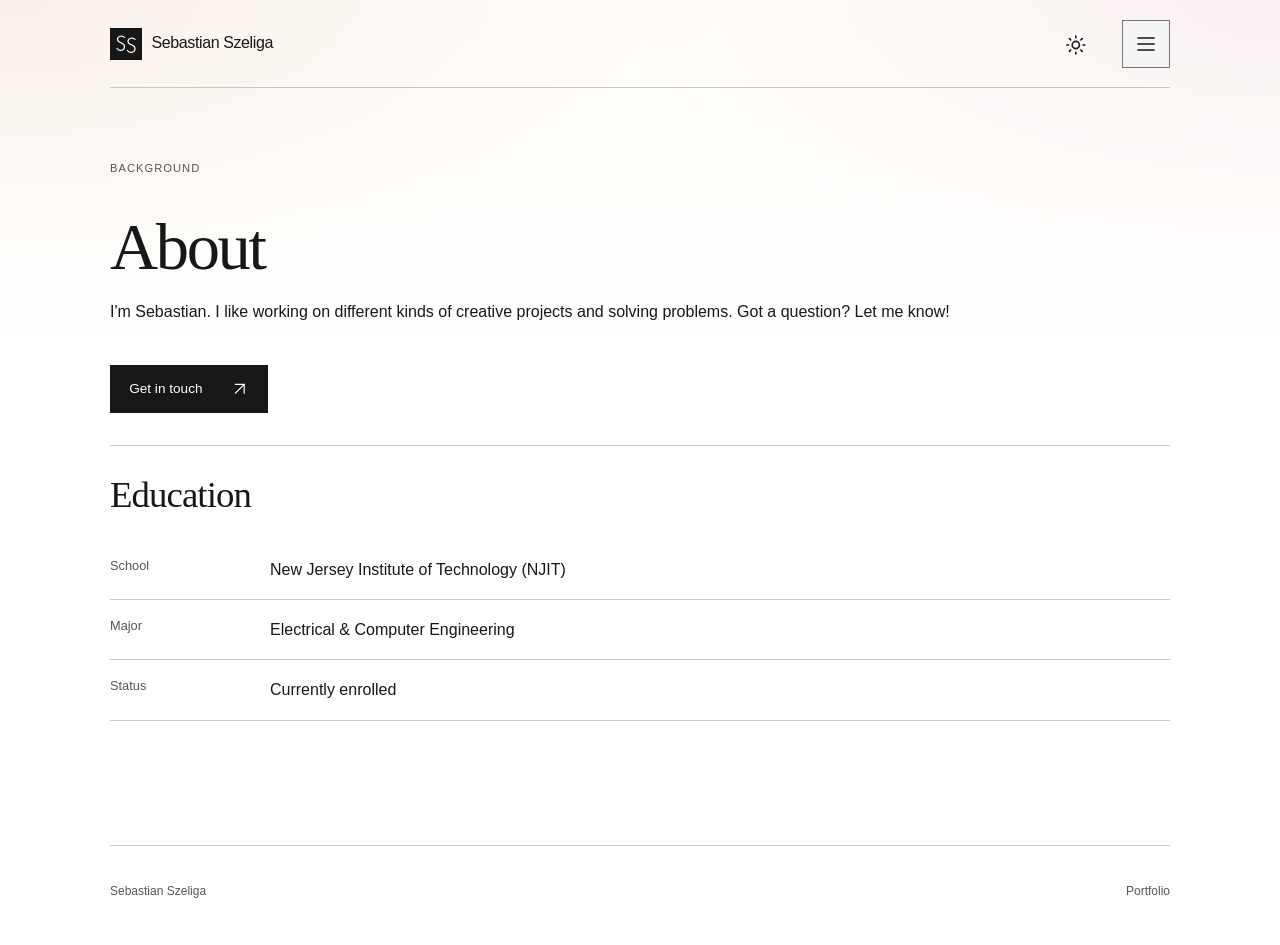
==== about.html @ cac1bfbd "Stabilize dropdown focus dismissal and prevent text selection" ====
<!doctype html>
<html lang="en">
  <head>
    <meta charset="utf-8">
    <meta name="viewport" content="width=device-width, initial-scale=1">
    <meta name="description" content="About Sebastian Szeliga, currently enrolled at NJIT and majoring in Electrical &amp; Computer Engineering.">
    <meta name="theme-color" content="#ffffff">
    <link rel="icon" href="images/monogram.svg?v=5215a69064c3" type="image/svg+xml">
    <title>About me | Sebastian Szeliga</title>
    <script src="js/theme.js?v=cae71dd46cd4"></script>
    <link rel="stylesheet" href="css/styles.css?v=7bffd4666443">
    <script src="js/main.js?v=d41ab4639696" defer></script>
  </head>
  <body id="top">

    <header class="site-header page-width">
      <a class="brand" href="index.html#top" aria-label="Sebastian Szeliga, Home">
        <img class="brand-monogram" src="images/monogram.svg?v=5215a69064c3" alt="" width="32" height="32">
        <span>Sebastian Szeliga</span>
      </a>

      <button class="theme-toggle" type="button" aria-label="Dark mode" aria-pressed="false" title="Switch to dark mode" hidden>
        <svg viewBox="0 0 24 24" width="24" height="24" aria-hidden="true" focusable="false">
          <g class="theme-sun">
            <circle cx="12" cy="12" r="4"/>
            <path d="M12 2v2M12 20v2M2 12h2M20 12h2M4.9 4.9l1.4 1.4M17.7 17.7l1.4 1.4M4.9 19.1l1.4-1.4M17.7 6.3l1.4-1.4"/>
          </g>
          <path class="theme-moon" d="M20.8 13A9 9 0 0 1 11 3.2 9 9 0 1 0 20.8 13Z"/>
        </svg>
      </button>

      <details class="navigation-menu">
        <summary class="menu-toggle" aria-label="Menu" aria-controls="site-navigation">
          <svg viewBox="0 0 24 24" width="24" height="24" aria-hidden="true" focusable="false"><path d="M4 6h16M4 12h16M4 18h16"/></svg>
        </summary>

        <nav id="site-navigation" class="site-navigation" aria-label="Pages and sections">
          <div class="navigation-group" role="group" aria-labelledby="home-navigation-title">
            <p class="nav-group-title"><a id="home-navigation-title" class="nav-link nav-page-link" href="index.html#top">Home</a></p>
          </div>
          <div class="navigation-group" role="group" aria-labelledby="about-navigation-title">
            <p class="nav-group-title"><a id="about-navigation-title" class="nav-link nav-page-link" href="#top" aria-current="page">About me</a></p>
          </div>
          <div class="navigation-group" role="group" aria-labelledby="projects-navigation-title">
            <p class="nav-group-title"><a id="projects-navigation-title" class="nav-link nav-page-link" href="projects.html#top">Projects</a></p>
          </div>
          <div class="navigation-group" role="group" aria-labelledby="skills-navigation-title">
            <p class="nav-group-title"><a id="skills-navigation-title" class="nav-link nav-page-link" href="skills.html#top">Skills</a></p>
          </div>
          <div class="navigation-group" role="group" aria-labelledby="contact-navigation-title">
            <p class="nav-group-title"><a id="contact-navigation-title" class="nav-link nav-page-link" href="contact.html#top">Contact</a></p>
          </div>
        </nav>
      </details>
    </header>

    <main id="main" class="content-page about-layout page-width page-enter" tabindex="-1">
      <section class="page-intro" aria-labelledby="about-heading">
        <p class="eyebrow">Background</p>
        <h1 id="about-heading">About</h1>
        <p>I'm Sebastian. I like working on different kinds of creative projects and solving problems. Got a question? Let me know!</p>
        <a class="button" href="contact.html#top">Get in touch <svg class="ui-icon" viewBox="0 0 24 24" width="18" height="18" aria-hidden="true" focusable="false"><path d="M6 18 18 6M6 6h12v12"/></svg></a>
      </section>
      <section id="education" class="education-card" aria-labelledby="education-heading" tabindex="-1">
        <h2 id="education-heading">Education</h2>
        <dl class="education-details">
          <div><dt>School</dt><dd>New Jersey Institute of Technology (NJIT)</dd></div>
          <div><dt>Major</dt><dd>Electrical &amp; Computer Engineering</dd></div>
          <div><dt>Status</dt><dd>Currently enrolled</dd></div>
        </dl>
      </section>
    </main>

    <footer class="site-footer page-width">
      <p>Sebastian Szeliga</p>
      <p>Portfolio</p>
    </footer>
  </body>
</html>
---- css/styles.css ----
:root {
  color-scheme: light;
  -webkit-tap-highlight-color: transparent;
  --background: #ffffff;
  --surface: #ffffff;
  --panel: #f5f5f5;
  --accent: #e5e5e5;
  --text: #171717;
  --muted: #555555;
  --ink: #171717;
  --ink-hover: #383838;
  --border: #c8c8c8;
  --control-border: #767676;
  --button-text: #ffffff;
  --heading-font: "Palatino Linotype", "Book Antiqua", Palatino, Georgia, serif;
  --sunset-peach: #faf1eb;
  --sunset-rose: #fbf2f3;
  --sunset-cream: #fffdf9;
  font-family: "Segoe UI", Arial, sans-serif;
  font-weight: 400;
  color: var(--text);
  background: var(--background);
}

:root[data-theme="dark"] {
  color-scheme: dark;
  --background: #111111;
  --surface: #181818;
  --panel: #222222;
  --accent: #333333;
  --text: #f5f5f5;
  --muted: #bdbdbd;
  --ink: #f5f5f5;
  --ink-hover: #d0d0d0;
  --border: #606060;
  --control-border: #8a8a8a;
  --button-text: #111111;
}

* { box-sizing: border-box; }
[hidden] { display: none !important; }
body {
  margin: 0;
  min-height: 100vh;
  line-height: 1.6;
  background-color: var(--background);
  background-image:
    radial-gradient(ellipse 70% 22rem at 0 0, var(--sunset-peach), transparent 80%),
    radial-gradient(ellipse 65% 22rem at 100% 0, var(--sunset-rose), transparent 80%),
    linear-gradient(180deg, var(--sunset-cream), var(--background) 30rem);
  background-repeat: no-repeat;
}
:root[data-theme="dark"] body { background-image: none; }
a { color: inherit; text-underline-offset: 0.25em; }
button { font: inherit; }
svg { display: block; max-width: 100%; }
::selection { color: var(--text); background: var(--accent); }
:focus-visible { outline: 3px solid var(--ink); outline-offset: 5px; }
/* Anchor destinations receive focus for navigation, without outlining a whole section. */
body:focus, main[tabindex="-1"]:focus, section[tabindex="-1"]:focus { outline: none; }
.page-width { width: min(100% - 2.5rem, 1060px); margin-inline: auto; }

.site-header {
  position: relative;
  display: flex;
  flex-wrap: wrap;
  align-items: center;
  justify-content: space-between;
  gap: 1rem;
  min-height: 88px;
  padding-block: 1rem;
  border-bottom: 1px solid var(--border);
}
.brand { display: inline-flex; gap: 0.6rem; align-items: center; min-width: 0; min-height: 44px; font-size: 0.95rem; font-weight: 400; letter-spacing: -0.025em; line-height: 1.3; text-decoration: none; }
.navigation-menu { flex: 0 0 auto; }
.site-navigation { display: grid; gap: 1rem; padding: 1rem; border: 1px solid var(--border); border-radius: 2px; background: var(--surface); -webkit-user-select: none; user-select: none; }
.navigation-menu .site-navigation {
  position: absolute;
  top: calc(100% + 0.75rem);
  right: 0;
  z-index: 20;
  width: min(20rem, calc(100vw - 2.5rem));
  max-height: min(70vh, 32rem, calc(100vh - 7.5rem));
  overflow-y: auto;
  box-shadow: none;
}
.navigation-group + .navigation-group { padding-top: 1rem; border-top: 1px solid var(--border); }
.nav-group-title { display: flex; align-items: center; justify-content: space-between; gap: 0.5rem; margin: 0; font-size: 0.9rem; font-weight: 400; }
.nav-link { display: block; min-height: 44px; padding: 0.7rem 0.85rem; border-radius: 2px; text-decoration: none; font-size: 0.9rem; }
.nav-page-link { flex: 1; font-weight: 400; }
.nav-link[aria-current="page"] { background: var(--panel); }
.menu-toggle { display: grid; place-items: center; width: 48px; height: 48px; padding: 0; border: 1px solid var(--control-border); border-radius: 0; background: var(--panel); color: var(--ink); cursor: pointer; list-style: none; }
.menu-toggle::-webkit-details-marker { display: none; }
.navigation-menu[open] .menu-toggle { background: var(--accent); }
.menu-toggle svg { stroke: currentColor; stroke-width: 1.7; stroke-linecap: round; fill: none; }
.theme-toggle { display: grid; place-items: center; flex-shrink: 0; width: 44px; height: 44px; margin-left: auto; padding: 0.7rem; border: 0; border-radius: 0; background: transparent; color: var(--ink); cursor: pointer; }

@media (max-width: 59.99rem) {
  .site-header.scroll-header { position: sticky; top: 0; z-index: 30; background: var(--background); }
  .site-header.scroll-header.is-header-hidden { transform: translateY(calc(-100% - 1px)); }
  .site-header.scroll-header:has(:focus-visible),
  .site-header.scroll-header:has(.navigation-menu[open]) { transform: none; }
  main > section { scroll-margin-top: 7.5rem; }
}
@media (max-width: 59.99rem) and (prefers-reduced-motion: no-preference) {
  .site-header.scroll-header { transition: transform 180ms ease, background-color 280ms ease; }
}

.theme-toggle svg { fill: none; stroke: currentColor; stroke-width: 1.8; stroke-linecap: round; stroke-linejoin: round; }
.theme-sun, .theme-moon { transform-origin: 12px 12px; }
.theme-moon { opacity: 0; transform: rotate(-45deg) scale(0.6); }
[data-theme="dark"] .theme-sun { opacity: 0; transform: rotate(90deg) scale(0.6); }
[data-theme="dark"] .theme-moon { opacity: 1; transform: rotate(0) scale(1); }

.hero { display: grid; grid-template-columns: minmax(0, 1fr); gap: 2rem; padding-block: 3.5rem 4rem; }
.hero-copy { min-width: 0; max-width: 53rem; }
.hero-bulb { display: grid; place-items: center; width: min(100%, 20rem); aspect-ratio: 1; margin: 0 auto; }
/* The square reserves enough room for the image's rotated bounds. */
.home-lightbulb { display: block; width: 60%; height: auto; transform: rotate(-35deg); }
.page-intro > .button { margin-top: 1.5rem; }
.eyebrow { margin: 0 0 1.7rem; color: var(--muted); font-size: 0.7rem; font-weight: 400; letter-spacing: 0.09em; text-transform: uppercase; }
h1 { margin: 0; font-family: var(--heading-font); font-size: clamp(2.25rem, 5vw, 4.2rem); line-height: 1.1; font-weight: 400; letter-spacing: -0.035em; }
h1 span { color: var(--ink); }
.hero-description { max-width: 34rem; margin: 1.5rem 0 1.8rem; color: var(--muted); font-size: 1rem; line-height: 1.8; }
.button { display: inline-flex; gap: 1.8rem; align-items: center; justify-content: center; min-height: 48px; padding: 0.8rem 1.2rem; color: var(--button-text); background: var(--ink); border-radius: 0; text-decoration: none; font-size: 0.85rem; font-weight: 400; }
.button span { font-size: 1.1rem; }

h2 { margin: 0; font-family: var(--heading-font); font-size: clamp(2rem, 4vw, 3rem); font-weight: 400; letter-spacing: -0.025em; line-height: 1.15; }
.site-footer { display: flex; flex-wrap: wrap; justify-content: space-between; gap: 0 1rem; margin-top: 4rem; padding-block: 1.5rem 2rem; border-top: 1px solid var(--border); color: var(--muted); font-size: 0.75rem; }
.site-footer span { margin-left: 0.4rem; color: var(--ink); }

.contact-layout { display: grid; align-content: start; gap: 2.5rem; padding-block: 3rem 2rem; }
.contact-intro { min-width: 0; }
.contact-intro h1 { font-size: clamp(2rem, 3vw, 2.5rem); }
.contact-intro h1 span, .skills-intro h1 span { color: var(--ink); }
.contact-card { display: flex; flex-wrap: wrap; align-items: baseline; gap: 0.25rem 1.25rem; width: 100%; min-width: 0; padding: 1rem 0; border-top: 1px solid var(--border); background: transparent; }
.contact-card h2 { margin: 0; color: var(--muted); font-family: inherit; font-size: 0.85rem; font-weight: 400; letter-spacing: normal; }
.contact-card h2 span { color: var(--ink); }
.contact-card .eyebrow { margin-bottom: 1rem; letter-spacing: 0.12em; }
.contact-email { display: inline-flex; align-items: baseline; gap: 0.6rem; max-width: 100%; min-height: 44px; padding-block: 0.5rem; color: var(--muted); font-size: 1rem; overflow-wrap: anywhere; text-decoration-thickness: 1px; }

.skills-section { padding-block: 4rem 1rem; }
.skills-intro h1 { font-size: clamp(2.5rem, 5.2vw, 4.3rem); }
.skills-intro .hero-description { max-width: 34rem; }
.skills-grid { display: grid; gap: 0; margin: 2.5rem 0 0; padding: 0; list-style: none; }
.skill-card { min-width: 0; padding: 1.75rem 0; border-top: 1px solid var(--border); background: transparent; }
.skill-card-top { display: flex; align-items: center; justify-content: space-between; gap: 1rem; }
.skill-number { color: var(--ink); font-size: 0.8rem; font-weight: 400; }
.skill-level { color: var(--muted); font-size: 0.75rem; font-weight: 400; }
.skill-card h2 { margin: 0.75rem 0; font-size: 1.65rem; font-weight: 400; letter-spacing: -0.025em; }
.skill-card > p { max-width: 42rem; margin: 0; color: var(--muted); line-height: 1.8; font-size: 0.95rem; }
main > section { scroll-margin-top: 2rem; }
.content-page { min-height: 65vh; padding-block: 3rem 2rem; }
.content-page > .skills-section, .content-page > .contact-layout { padding-block: 0; }
.page-intro h1 { font-size: clamp(2.5rem, 5.2vw, 4.3rem); }
.page-intro .hero-description { max-width: 34rem; }
.about-layout { display: grid; align-content: start; align-items: start; gap: 2.5rem; }
.education-card, .project-status { width: 100%; min-width: 0; padding: 1.75rem 0; border-top: 1px solid var(--border); background: transparent; }
.education-card h2, .project-status h2 { font-size: clamp(1.7rem, 3vw, 2.3rem); }
.education-card .eyebrow { margin-bottom: 1rem; }
.education-details { display: grid; gap: 0; margin: 1.5rem 0 0; }
.education-details > div { padding-block: 1rem; border-bottom: 1px solid var(--border); }
.education-details dt { margin-bottom: 0.3rem; color: var(--muted); font-size: 0.8rem; }
.education-details dd { margin: 0; line-height: 1.7; }
.project-status { margin-top: 2.5rem; }
.project-status p { max-width: 34rem; margin: 1rem 0 0; color: var(--muted); line-height: 1.8; }
.project-status-icon { display: grid; place-items: center; width: 60px; height: 60px; margin-bottom: 1.5rem; border-radius: 2px; background: var(--panel); color: var(--ink); }

/* Project collection and browser demonstrations. */
.visually-hidden { position: absolute; width: 1px; height: 1px; padding: 0; margin: -1px; overflow: hidden; clip-path: inset(50%); white-space: nowrap; border: 0; }
.projects-page { overflow-wrap: anywhere; }
.projects-intro { display: block; padding-bottom: 3rem; }
.projects-intro .eyebrow { font-size: 0.63rem; letter-spacing: 0.1em; }
.projects-intro h1 { font-size: clamp(2.55rem, 5vw, 4.3rem); }
.collection-heading { display: flex; flex-wrap: wrap; align-items: center; justify-content: space-between; gap: 1rem; }
.collection-heading h2 { font-size: clamp(1.7rem, 3vw, 2.3rem); }
.small-label, .project-tag { font-size: 0.67rem; font-weight: 400; letter-spacing: 0.1em; color: var(--muted); }
.collection-description { max-width: 42rem; font-size: 0.9rem; color: var(--muted); line-height: 1.8; }
.project-grid { display: grid; gap: 0; }
.project-card { display: grid; min-width: 0; padding-block: 1.5rem; gap: 1rem; border-top: 1px solid var(--border); background: transparent; }
.project-thumbnail { display: block; width: 100%; max-width: 260px; height: auto; aspect-ratio: 2.3; object-fit: contain; background: var(--panel); }
.rps-thumbnail { display: flex; align-items: center; justify-content: center; padding: 0.8rem; background: var(--panel); }
.rps-thumbnail img { width: 34%; height: auto; }
.project-card-copy { min-width: 0; padding: 0; }
.project-card h3 { margin: 0.4rem 0 0.65rem; font-family: var(--heading-font); font-size: 1.8rem; font-weight: 400; letter-spacing: -0.025em; }
.project-card p:not(.project-tag) { max-width: 36rem; margin: 0.6rem 0; color: var(--muted); font-size: 0.95rem; line-height: 1.75; }
.project-card a, .project-card summary { color: var(--ink); font-size: 0.83rem; font-weight: 400; }
.project-card a { display: inline-flex; gap: 1.7rem; align-items: center; min-height: 44px; text-underline-offset: 0.3em; }
summary { cursor: pointer; line-height: 1.6; }
.project-card summary { padding-block: 0.65rem; }
.project-lab { margin-top: 5rem; padding-top: 2rem; border-top: 1px solid var(--ink); }
.lab-heading { display: flex; flex-wrap: wrap; justify-content: space-between; align-items: end; gap: 1rem; margin-bottom: 1.5rem; }
.lab-heading h2 { font-size: clamp(2rem, 4vw, 3rem); }
.lab-heading > p { color: var(--muted); font-size: 0.9rem; line-height: 1.7; margin: 0; }
.lab-heading .project-tag { margin-top: 0; color: var(--ink); }
.rps-game, .fib-explorer { padding: 1rem; background: var(--surface); border: 1px solid var(--border); border-radius: 2px; box-shadow: none; }
.game-toolbar { display: flex; flex-wrap: wrap; align-items: center; justify-content: space-between; gap: 0.75rem; }
.mode-switch { display: inline-flex; padding: 4px; border: 1px solid var(--control-border); border-radius: 2px; background: var(--background); }
.mode-switch button { min-height: 44px; padding: 0.6rem 0.85rem; color: var(--muted); background: transparent; border: 0; border-radius: 2px; font-size: 0.8rem; cursor: pointer; }
.mode-switch button[aria-pressed="true"] { background: var(--ink); color: var(--button-text); box-shadow: none; }
.quiet-button { min-width: 44px; min-height: 44px; padding: 0.6rem 0.8rem; border: 1px solid var(--control-border); border-radius: 2px; background: var(--background); color: var(--text); cursor: pointer; font-size: 0.8rem; }
.projects-page .button { border: 0; cursor: pointer; }
.projects-page button:disabled { opacity: 0.45; cursor: default; }
.game-settings { display: flex; flex-wrap: wrap; align-items: center; gap: 0.6rem 1rem; padding-block: 1rem; }
.game-settings p { flex: 1 1 17rem; margin: 0; font-size: 0.75rem; color: var(--muted); line-height: 1.6; }
.scoreboard { display: grid; grid-template-columns: 1fr 1.2fr 1fr; align-items: center; padding: 1.25rem 0.5rem; border-top: 1px solid var(--border); }
.scoreboard > div { display: grid; justify-items: center; gap: 0.3rem; }
.scoreboard span { color: var(--muted); font-size: 0.62rem; letter-spacing: 0.06em; }
.scoreboard strong { color: var(--text); font-family: var(--heading-font); font-size: 2.7rem; font-weight: 400; font-variant-numeric: tabular-nums; line-height: 1.1; }
.scoreboard .scoreboard-divider { border: 1px solid var(--border); padding: 0.35rem 0.6rem; border-radius: 2px; font-size: 0.55rem; }
.arena { display: grid; grid-template-columns: minmax(0, 1fr) auto minmax(0, 1fr); align-items: center; gap: 0.4rem; min-height: 230px; padding: 1.5rem 0.5rem; border: 1px solid var(--border); color: var(--text); background: var(--panel); }
.arena-hand { display: grid; justify-items: center; gap: 0.6rem; }
.arena-hand > span { color: var(--muted); font-size: 0.65rem; letter-spacing: 0.12em; }
.arena-hand img { width: min(100%, 165px); height: auto; }
.arena-hand strong { font-size: 0.85rem; font-weight: 400; }
.versus { display: grid; place-items: center; width: 34px; height: 34px; border: 1px solid var(--border); color: var(--text); font-size: 0.65rem; font-weight: 400; }
.arena[data-winner="one"] .arena-hand:first-of-type img, .arena[data-winner="two"] .arena-hand:last-child img { outline: 1px solid var(--ink); outline-offset: 4px; }
.game-announcement { padding: 1.5rem 0 1rem; text-align: center; }
.game-announcement h3 { margin: 0; font-size: clamp(1.1rem, 2.2vw, 1.6rem); font-weight: 400; letter-spacing: -0.025em; }
.game-announcement p { min-height: 2.5em; margin: 0.5rem 0 0; color: var(--muted); font-size: 0.85rem; line-height: 1.6; }
.move-controls { display: grid; grid-template-columns: repeat(3, minmax(0, 1fr)); gap: 0.6rem; max-width: 520px; margin: auto; }
.move-controls button { display: grid; justify-items: center; min-width: 0; padding: 0.5rem 0.2rem 0.8rem; border: 1px solid var(--control-border); border-radius: 2px; background: var(--background); color: var(--text); cursor: pointer; }
.move-controls img { width: 72px; max-width: 100%; height: auto; }
.move-controls span { font-size: 0.8rem; font-weight: 400; }
.round-actions { display: flex; flex-wrap: wrap; justify-content: center; align-items: center; gap: 0.6rem 1.5rem; margin-top: 1rem; }
.round-actions p { color: var(--muted); font-size: 0.7rem; text-align: center; line-height: 1.6; }
.round-history { margin-top: 1.2rem; padding-top: 1rem; border-top: 1px solid var(--border); }
.round-history ol { display: flex; flex-wrap: wrap; gap: 0.5rem; list-style: none; padding: 0; margin-bottom: 0; }
.round-history li { color: var(--muted); padding: 0.5rem 0.7rem; background: var(--background); border-radius: 2px; font-size: 0.7rem; line-height: 1.5; }
.handoff-screen { display: grid; justify-items: center; align-content: center; min-height: 300px; padding: 1.5rem; border-radius: 2px; background: var(--panel); text-align: center; }
.handoff-symbol { color: var(--ink); font-size: 3rem; }
.handoff-screen h3 { font-size: 1.5rem; margin: 0.5rem 0; letter-spacing: -0.04em; }
.handoff-screen p { color: var(--muted); font-size: 0.9rem; line-height: 1.8; }
.logic-notes { margin-top: 1rem; padding: 1rem 1.2rem; border: 1px solid var(--border); border-radius: 2px; background: var(--surface); }
.logic-notes summary { font-size: 0.85rem; font-weight: 400; color: var(--ink); }
.logic-notes p { max-width: 58rem; color: var(--muted); font-size: 0.85rem; line-height: 1.8; }
.logic-notes pre { padding: 1rem; background: var(--background); border-radius: 2px; font-size: 0.8rem; line-height: 1.8; white-space: pre-wrap; overflow-wrap: anywhere; }
.fib-controls { display: grid; gap: 1rem; padding-bottom: 1.5rem; }
.fib-controls label { font-size: 0.85rem; font-weight: 400; }
.fib-input-row { display: flex; gap: 0.5rem; margin-top: 0.65rem; }
.fib-input-row input { min-width: 0; width: 6rem; min-height: 48px; padding: 0.65rem; border: 1px solid var(--control-border); border-radius: 2px; background: var(--background); color: var(--text); font: inherit; }
.fib-input-row input[aria-invalid="true"] { border: 2px solid var(--ink); }
.fib-controls form p { color: var(--muted); font-size: 0.75rem; line-height: 1.6; margin-bottom: 0; }
.fib-controls form .input-error { color: var(--text); font-weight: 400; }
.input-error:empty { display: none; }
.range-label { display: grid; gap: 0.8rem; align-content: center; }
.range-caption { display: flex; align-items: center; justify-content: space-between; gap: 0.75rem; }
.range-label input { width: 100%; min-height: 44px; accent-color: var(--ink); cursor: pointer; margin: 0; }
.fib-workspace { display: grid; gap: 1rem; }
.fib-visual { display: flex; flex-direction: column; justify-content: space-between; min-width: 0; padding: 1rem; border: 1px solid var(--border); background: var(--surface); }
.visual-topline { display: flex; flex-wrap: wrap; justify-content: space-between; gap: 0.5rem; }
.visual-topline > span:last-child { color: var(--muted); font-size: 0.7rem; }
#fib-spiral { display: block; width: 100%; height: 260px; margin-block: 0.5rem; overflow: visible; }
#fib-squares rect { fill: var(--accent); fill-opacity: 0.15; stroke: var(--ink); stroke-opacity: 1; stroke-width: 1; vector-effect: non-scaling-stroke; }
#fib-squares rect:nth-child(3n) { fill: var(--panel); }
#fib-squares rect:nth-child(3n + 1) { fill: var(--panel); }
#fib-squares rect.is-current { fill: var(--ink); fill-opacity: 0.25; stroke-opacity: 1; stroke-width: 2; }
#fib-squares text { fill: var(--text); text-anchor: middle; dominant-baseline: central; font-weight: 400; }
#fib-curve { fill: none; stroke: var(--ink); stroke-width: 3; vector-effect: non-scaling-stroke; stroke-linecap: round; }
.fib-visual > p { color: var(--muted); font-size: 0.75rem; line-height: 1.6; margin-bottom: 0; }
.fib-step-panel { display: flex; flex-direction: column; align-items: flex-start; padding: 1.5rem 0.5rem; min-width: 0; }
#fib-step-label { margin: 1.75rem 0 0.65rem; font-size: 0.7rem; letter-spacing: 0.06em; color: var(--muted); }
.fib-equation { display: flex; flex-wrap: wrap; align-items: baseline; gap: 0.35rem; width: 100%; font-size: clamp(1.2rem, 3vw, 2.5rem); font-weight: 400; letter-spacing: -0.04em; font-variant-numeric: tabular-nums; }
.fib-equation span { overflow-wrap: anywhere; min-width: 0; }
.fib-equation strong { flex-basis: 100%; color: var(--ink); font-weight: 400; overflow-wrap: anywhere; }
#fib-explanation { font-size: 0.85rem; color: var(--muted); line-height: 1.7; }
.step-controls { display: flex; flex-wrap: wrap; max-width: 100%; gap: 0.5rem; align-items: center; margin: 0.5rem 0 1.5rem; }
.step-controls .button { padding-inline: 1rem; gap: 0; font-size: 0.8rem; }
.fib-stats { display: grid; gap: 1rem; margin: auto 0 0; width: 100%; padding-top: 1rem; border-top: 1px solid var(--border); }
.fib-stats dt { font-size: 0.7rem; color: var(--muted); margin-bottom: 0.4rem; }
.fib-stats dd { font-size: 1.1rem; margin: 0; font-variant-numeric: tabular-nums; overflow-wrap: anywhere; }
.ratio-note { color: var(--muted); font-size: 0.73rem; line-height: 1.7; margin-bottom: 0; }
.sequence-heading { display: flex; flex-wrap: wrap; gap: 0.7rem; align-items: center; justify-content: space-between; margin: 1.5rem 0 1rem; }
.sequence-heading h3 { font-size: 1rem; margin: 0; font-weight: 400; }
.fib-sequence { display: flex; flex-wrap: wrap; gap: 0.5rem; }
.fib-sequence button { display: grid; gap: 0.4rem; flex: 0 1 auto; max-width: 100%; min-width: 60px; min-height: 62px; padding: 0.6rem 0.8rem; background: var(--background); color: var(--text); border: 1px solid var(--control-border); border-radius: 2px; cursor: pointer; text-align: left; font-size: 0.85rem; overflow-wrap: anywhere; }
.fib-sequence button > span:first-child { font-size: 0.55rem; color: var(--muted); letter-spacing: 0.05em; }
.fib-sequence button[aria-pressed="true"] { color: var(--button-text); background: var(--ink); border-color: var(--ink); }
.fib-sequence button[aria-pressed="true"] > span:first-child { color: inherit; }
.fib-sequence button.is-previous { background: var(--panel); border-color: var(--ink); }
.project-endnote { display: flex; flex-wrap: wrap; justify-content: space-between; gap: 1rem; margin: 3rem 0 0; color: var(--muted); font-size: 0.8rem; line-height: 1.8; }
.project-endnote a { color: var(--ink); }
.fallback-note { padding: 1.5rem; background: var(--panel); border-radius: 2px; line-height: 1.8; }
.utility-demo { display: grid; gap: 1.5rem; padding: 1rem; border: 1px solid var(--border); border-radius: 2px; background: var(--surface); box-shadow: none; }
.utility-demo > * { min-width: 0; }
.utility-toolbar { display: flex; flex-wrap: wrap; align-items: center; justify-content: space-between; gap: 0.7rem; margin-bottom: 1.4rem; }
.utility-toolbar h3, .calculation-history h3 { font-size: 1.1rem; letter-spacing: -0.025em; font-weight: 400; margin: 0; }
.calculator-form > label { display: block; margin-block: 1rem 0.5rem; font-size: 0.85rem; font-weight: 400; }
.calculator-form > input { display: block; width: 100%; min-height: 52px; border: 1px solid var(--control-border); border-radius: 2px; padding: 0.8rem; font: inherit; color: var(--text); background: var(--background); }
.utility-demo input[aria-invalid="true"] { border-color: var(--ink); outline: 2px solid var(--ink); outline-offset: 1px; }
.operation-options { display: grid; grid-template-columns: repeat(2, minmax(0, 1fr)); gap: 0.5rem; padding: 0; margin: 1.5rem 0; border: 0; }
.operation-options legend { padding: 0; margin-bottom: 0.65rem; font-size: 0.85rem; font-weight: 400; }
.operation-options label { display: flex; align-items: center; gap: 0.4rem; min-height: 48px; padding: 0.6rem; border: 1px solid var(--control-border); border-radius: 2px; background: var(--background); cursor: pointer; }
.operation-options label:has(input:checked) { border-color: var(--ink); background: var(--panel); }
.operation-options label:has(input:focus-visible) { outline: 2px solid var(--ink); outline-offset: 2px; }
.operation-options input { margin: 0; accent-color: var(--ink); }
.operation-options span { display: flex; align-items: center; flex-wrap: wrap; gap: 0.35rem; font-size: 0.75rem; }
.operation-options b { font-size: 1.05rem; color: var(--ink); }
.utility-help { font-size: 0.78rem; color: var(--muted); line-height: 1.7; }
.utility-demo .input-error { font-size: 0.8rem; line-height: 1.7; color: var(--text); font-weight: 400; }
.calculator-form > .button { margin-top: 0.5rem; width: 100%; }
.calculator-results { display: flex; flex-direction: column; gap: 1.5rem; }
.calculator-display { display: flex; flex-direction: column; justify-content: center; min-height: 230px; padding: 1.5rem; border: 1px solid var(--border); border-radius: 2px; background: var(--panel); }
.calculator-display p { color: var(--muted); font-size: 0.95rem; line-height: 1.7; font-variant-numeric: tabular-nums; }
.calculator-display strong { color: var(--ink); font-size: clamp(2.2rem, 5vw, 3.5rem); font-weight: 400; letter-spacing: -0.025em; overflow-wrap: anywhere; }
.shelf-item { display: grid; grid-template-columns: 48px minmax(0, 1fr); align-items: center; gap: 0.8rem; padding: 1.2rem 0; border-top: 1px solid var(--border); }
.grocery-mark { display: grid; place-items: center; width: 48px; height: 58px; }
.grocery-mark img { display: block; width: 48px; height: 58px; }
.grocery-copy h4, .basket-line-heading h4 { margin: 0; font-size: 0.9rem; font-weight: 400; }
.grocery-copy p, .basket-line-heading p { margin: 0.4rem 0 0; color: var(--muted); font-size: 0.75rem; line-height: 1.7; }
.grocery-copy p span { display: inline-block; }
.shelf-controls { grid-column: 1 / -1; }
.shelf-controls label { display: block; margin-bottom: 0.5rem; color: var(--muted); font-size: 0.7rem; }
.shelf-controls > div { display: flex; gap: 0.5rem; }
.shelf-controls input { flex: 1; min-width: 0; width: 4rem; min-height: 48px; padding: 0.65rem; font: inherit; border: 1px solid var(--control-border); border-radius: 2px; background: var(--background); color: var(--text); }
.shelf-controls .button { flex: 1; gap: 0.3rem; padding: 0.75rem; font-size: 0.8rem; }
.shelf-item .input-error { grid-column: 1 / -1; margin: 0; }
.basket-panel { align-self: start; padding: 1rem; border: 1px solid var(--border); border-radius: 2px; background: var(--background); }
.basket-panel .utility-toolbar h3 { display: grid; gap: 0.35rem; }
#cart-item-count { color: var(--muted); font-size: 0.7rem; font-weight: 400; letter-spacing: 0; }
.basket-empty { padding-block: 1.5rem; color: var(--muted); font-size: 0.85rem; line-height: 1.8; }
.cart-lines { list-style: none; padding: 0; margin: 0; }
.cart-lines li { padding-block: 1.2rem; border-top: 1px solid var(--border); }
.basket-line-heading { display: flex; flex-wrap: wrap; justify-content: space-between; gap: 0.5rem; }
.basket-line-heading strong { font-size: 0.9rem; font-weight: 400; font-variant-numeric: tabular-nums; }
.basket-line-controls { display: flex; flex-wrap: wrap; align-items: center; justify-content: space-between; gap: 0.5rem; margin-top: 0.8rem; }
.quantity-stepper { display: inline-flex; align-items: center; gap: 0.6rem; }
.quantity-stepper > span { min-width: 1rem; text-align: center; font-size: 0.8rem; font-variant-numeric: tabular-nums; }
.quantity-stepper .quiet-button { background: var(--surface); font-size: 1.1rem; }
.remove-item { min-height: 44px; padding: 0.5rem 0; border: 0; color: var(--ink); background: transparent; text-decoration: underline; text-underline-offset: 0.2em; font-size: 0.75rem; cursor: pointer; }
.basket-total { display: flex; flex-wrap: wrap; align-items: baseline; justify-content: space-between; gap: 0.5rem; padding-top: 1.5rem; border-top: 1px dashed var(--ink); }
.basket-total > span { font-size: 0.9rem; }
.basket-total strong { color: var(--ink); font-weight: 400; font-size: 2rem; font-variant-numeric: tabular-nums; letter-spacing: -0.025em; }
.cart-status { min-height: 3.4em; margin-bottom: 0; font-size: 0.75rem; line-height: 1.7; color: var(--muted); }
@media (min-width: 36rem) {
  .utility-demo { padding: 1.75rem; }
  .shelf-item { grid-template-columns: 48px minmax(0, 1fr) minmax(150px, 0.8fr); }
  .shelf-controls { grid-column: auto; }
}
@media (min-width: 60rem) {
  .utility-demo { padding: 2rem; gap: 2.5rem; }
  .calculator-layout, .cart-layout { grid-template-columns: minmax(0, 1fr) minmax(0, 1fr); }
  .calculator-display { min-height: 280px; }
  .basket-panel { padding: 1.5rem; }
}
@media (min-width: 36rem) {
  .rps-game, .fib-explorer { padding: 1.75rem; }
  .arena { min-height: 310px; padding-inline: 2rem; }
  .arena-hand img { width: 190px; }
  .arena-hand > span { font-size: 0.65rem; }
  .versus { width: 46px; height: 46px; }
  .fib-controls { grid-template-columns: 1fr 1fr; gap: 2rem; }
  .fib-stats { grid-template-columns: minmax(0, 1fr) minmax(0, 1fr); }
}
@media (min-width: 60rem) {
  .project-card h3 { min-height: 0; }
  .rps-game, .fib-explorer { padding: 2rem; }
  .arena { min-height: 330px; }
  .arena-hand img { width: 200px; }
  .fib-workspace { grid-template-columns: minmax(0, 1.15fr) minmax(0, 1fr); gap: 2rem; }
  #fib-spiral { height: 320px; }
  .fib-step-panel { padding-inline: 0; }
  .fib-controls { gap: 4rem; }
}
@media (prefers-reduced-motion: no-preference) {
  .move-controls button { transition: transform 180ms ease, background-color 280ms ease, border-color 280ms ease; }
  .arena.is-shaking .arena-hand img { animation: hand-shake 200ms ease-in-out 3; }
  .arena.is-revealed .arena-hand img { animation: hand-reveal 380ms cubic-bezier(0.2, 1.4, 0.5, 1); }
  @keyframes hand-shake { 50% { translate: 0 -15px; } }
  @keyframes hand-reveal { from { opacity: 0.3; scale: 0.8; } to { opacity: 1; scale: 1; } }
}

@media (max-width: 28rem) {
  .site-header { gap: 0.5rem; }
}

@media (min-width: 48rem) {
  .page-width { width: min(100% - 5rem, 1060px); }
  .brand { font-size: 1rem; }
  .hero { padding-block: 5rem 4.5rem; }
  .eyebrow { margin-bottom: 2rem; font-size: 0.7rem; }
  .contact-layout { grid-template-columns: minmax(0, 1fr); align-items: start; gap: 2rem; }
  .contact-intro { padding-top: 1rem; }

  .skills-section { padding-top: 5rem; }


  .content-page { padding-top: 4.5rem; }
  .about-layout { grid-template-columns: minmax(0, 1fr); gap: 2rem; }

}

@media (prefers-reduced-motion: no-preference) {
  html { scroll-behavior: smooth; }
  /* Ease palette changes without animating layout or delaying navigation. */
  :root, body, body *, body *::before, body *::after {
    transition: background-color 280ms ease, color 280ms ease,
      border-color 280ms ease, fill 280ms ease, stroke 280ms ease;
  }
  .theme-sun, .theme-moon { transition: opacity 250ms ease, transform 400ms cubic-bezier(0.22, 1, 0.36, 1); }
  .page-enter { animation: page-enter 560ms cubic-bezier(0.16, 1, 0.3, 1); }

  @keyframes page-enter {
    from { opacity: 0; transform: translateY(8px); }
    to { opacity: 1; transform: translateY(0); }
  }

  .scroll-reveal {
    transition: opacity 550ms ease, transform 550ms cubic-bezier(0.22, 1, 0.36, 1),
      background-color 280ms ease, color 280ms ease, border-color 280ms ease;
  }
  .scroll-reveal.reveal-pending:not(:focus-within) {
    opacity: 0;
    transform: translateY(12px);
  }
  .skill-card.scroll-reveal:nth-child(even) { transition-delay: 90ms, 90ms, 0ms, 0ms, 0ms; }
  .scroll-reveal:focus-within { transition: none; }
}

/* Monochrome vector assets retain contrast in the optional dark theme. */
[data-theme="dark"] img[src*="images/"]:not(.home-lightbulb) { filter: invert(1); }
[data-theme="dark"] img.project-thumbnail { background: #dddddd; }

/* Editorial sections use the same rule and spacing across all five pages. */
.hero-actions { display: flex; flex-wrap: wrap; align-items: center; gap: 1rem 1.75rem; }
.text-link { display: inline-flex; align-items: center; gap: 1rem; min-height: 48px; font-size: 0.85rem; }
.project-tag { margin-top: 0; }
@media (min-width: 36rem) {
  .project-card { grid-template-columns: minmax(0, 1fr) 180px; align-items: center; gap: 2rem; padding-block: 1.75rem; }
  .project-card .project-thumbnail { grid-column: 2; grid-row: 1; }
  .project-card-copy { grid-column: 1; grid-row: 1; }
  .education-details > div { display: grid; grid-template-columns: 9rem minmax(0, 1fr); gap: 1rem; }
}
@media (min-width: 60rem) {
  .site-header { flex-wrap: nowrap; gap: 1.5rem; }
  .hero { grid-template-columns: minmax(0, 1.45fr) minmax(0, 1fr); align-items: center; column-gap: 2.5rem; }
  .hero-bulb { width: 100%; max-width: 28rem; }

  .project-card { grid-template-columns: minmax(0, 1fr) 230px; gap: 3.5rem; }
  .skills-grid { margin-top: 3rem; }
  .skill-card { display: grid; grid-template-columns: 11rem minmax(0, 1fr); column-gap: 2rem; padding-block: 2rem; }
  .skill-card-top { grid-row: 1 / 3; flex-direction: column; align-items: flex-start; justify-content: flex-start; gap: 0.65rem; padding-top: 0.25rem; }
  .skill-card h2 { margin: 0 0 0.65rem; }
}

/* A compact vector monogram is shared by the header and browser tab. */
.brand-monogram { display: block; flex-shrink: 0; width: 32px; height: 32px; }
.brand span { min-width: 0; }
.contact-form { width: min(100%, 48rem); padding-top: 1.75rem; border-top: 1px solid var(--border); }
.contact-form h2 { margin-bottom: 1.5rem; font-size: 2rem; }
.contact-fields { display: grid; gap: 1.25rem; }
.contact-field { min-width: 0; }
.contact-field label { display: block; margin-bottom: 0.5rem; font-size: 0.85rem; }
.contact-field input, .contact-field textarea { width: 100%; min-height: 48px; padding: 0.75rem; border: 1px solid var(--control-border); border-radius: 0; color: var(--text); background: var(--surface); font: inherit; line-height: 1.6; }
.contact-field textarea { display: block; min-height: 180px; resize: vertical; }
.contact-field [aria-invalid="true"] { outline: 2px solid var(--ink); outline-offset: 1px; }
.contact-field .input-error { margin: 0.4rem 0 0; color: var(--text); font-size: 0.8rem; }
.contact-field .input-error:empty { display: none; }
.contact-actions { display: flex; flex-wrap: wrap; align-items: center; gap: 0.75rem 1.5rem; margin-top: 1.5rem; }
.contact-actions .button { border: 0; cursor: pointer; }
.contact-actions .button:disabled { opacity: 0.45; cursor: default; }
.contact-form-status { min-height: 1.6em; margin: 0.75rem 0 0; color: var(--muted); font-size: 0.85rem; }
.carousel-controls { display: flex; flex-wrap: wrap; align-items: center; justify-content: space-between; gap: 1rem; padding-block: 1rem; border-top: 1px solid var(--border); }
.carousel-status { max-width: 100%; margin: 0; color: var(--muted); font-size: 0.8rem; }
.carousel-buttons { display: flex; gap: 0.5rem; }
.carousel-buttons button { min-width: 48px; font-size: 1.15rem; }
.project-carousel.is-enhanced .project-card { min-height: 330px; align-content: start; }
.project-carousel.is-enhanced .project-thumbnail { max-width: 320px; }
@media (min-width: 36rem) {
  .contact-fields { grid-template-columns: repeat(2, minmax(0, 1fr)); }
  .contact-message-field { grid-column: 1 / -1; }
  .project-carousel.is-enhanced .project-card { align-content: center; }
}
@media (min-width: 60rem) {
  .project-carousel.is-enhanced .project-card { grid-template-columns: minmax(0, 1fr) 320px; }
}

@media (max-width: 28rem) {
  .site-header { gap: 0.4rem; }
  .brand { gap: 0.5rem; font-size: 0.85rem; }
  .brand-monogram { width: 28px; height: 28px; }
  .theme-toggle { width: 40px; padding-inline: 0.65rem; }
}

/* SVG paths keep arrow rendering independent of the phone's emoji font. */
.ui-icon { display: inline-block; flex: 0 0 auto; width: 1.1rem; height: 1.1rem; vertical-align: -0.2em; fill: none; stroke: currentColor; stroke-width: 1.6; stroke-linecap: square; stroke-linejoin: miter; pointer-events: none; }
#fib-back, #fib-next { display: grid; place-items: center; flex-shrink: 0; width: 44px; height: 44px; padding: 0; }
.carousel-buttons button { display: grid; place-items: center; padding: 0; }

/* Press feedback ends on release; mouse hover is enabled only for fine pointers. */
.button:active { background: var(--ink-hover); }
.nav-link:active, .theme-toggle:active, .quiet-button:active { background: var(--panel); }
.menu-toggle:active { background: var(--accent); }
.move-controls button:active:enabled { border-color: var(--ink); background: var(--panel); }
@media (hover: hover) and (pointer: fine) {
  .nav-link:hover { color: var(--ink); background: var(--accent); }
  .menu-toggle:hover { background: var(--accent); }
  .theme-toggle:hover, .quiet-button:hover { background: var(--panel); }
  .button:hover { background: var(--ink-hover); }
  .contact-email:hover { color: var(--ink-hover); }
  .move-controls button:hover:enabled { border-color: var(--ink); background: var(--panel); }
  .fib-sequence button:hover { border-color: var(--ink); }
}
@media (hover: hover) and (pointer: fine) and (prefers-reduced-motion: no-preference) {
  .move-controls button:hover:enabled { transform: translateY(-4px); }
}
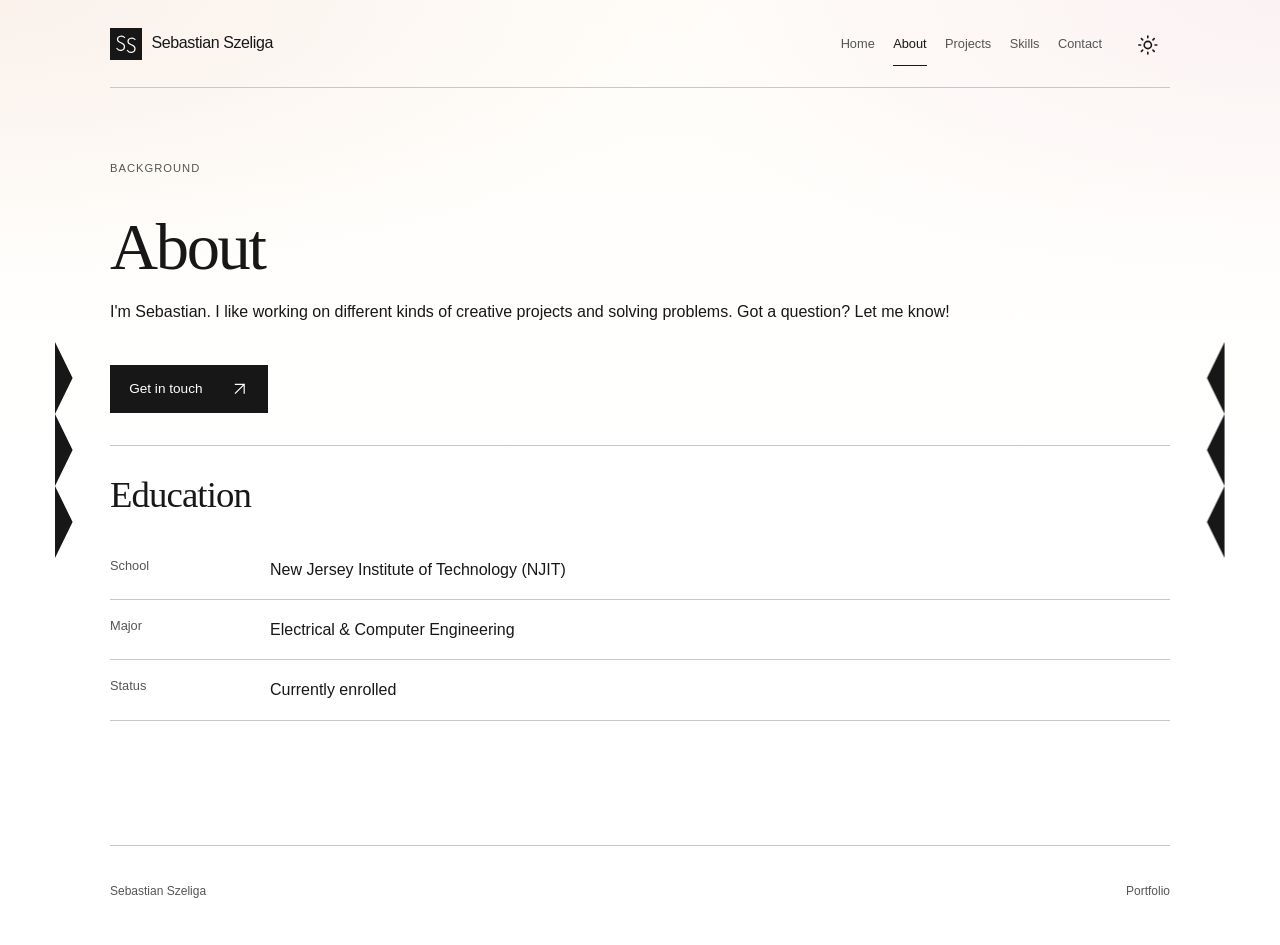
==== commit d61d7fe0: "Restore page tabs, add side accents and Adobe skills" ====
--- a/about.html
+++ b/about.html
@@ -8,8 +8,8 @@
     <link rel="icon" href="images/monogram.svg?v=5215a69064c3" type="image/svg+xml">
     <title>About me | Sebastian Szeliga</title>
     <script src="js/theme.js?v=cae71dd46cd4"></script>
-    <link rel="stylesheet" href="css/styles.css?v=7bffd4666443">
-    <script src="js/main.js?v=d41ab4639696" defer></script>
+    <link rel="stylesheet" href="css/styles.css?v=61d982dbdb3d">
+    <script src="js/main.js?v=89414db6988f" defer></script>
   </head>
   <body id="top">
 
@@ -18,6 +18,14 @@
         <img class="brand-monogram" src="images/monogram.svg?v=5215a69064c3" alt="" width="32" height="32">
         <span>Sebastian Szeliga</span>
       </a>
+
+      <nav id="site-navigation" class="site-navigation" aria-label="Main navigation">
+        <a class="nav-link nav-page-link" href="index.html#top">Home</a>
+        <a class="nav-link nav-page-link" href="#top" aria-current="page">About</a>
+        <a class="nav-link nav-page-link" href="projects.html#top">Projects</a>
+        <a class="nav-link nav-page-link" href="skills.html#top">Skills</a>
+        <a class="nav-link nav-page-link" href="contact.html#top">Contact</a>
+      </nav>
 
       <button class="theme-toggle" type="button" aria-label="Dark mode" aria-pressed="false" title="Switch to dark mode" hidden>
         <svg viewBox="0 0 24 24" width="24" height="24" aria-hidden="true" focusable="false">
@@ -28,30 +36,6 @@
           <path class="theme-moon" d="M20.8 13A9 9 0 0 1 11 3.2 9 9 0 1 0 20.8 13Z"/>
         </svg>
       </button>
-
-      <details class="navigation-menu">
-        <summary class="menu-toggle" aria-label="Menu" aria-controls="site-navigation">
-          <svg viewBox="0 0 24 24" width="24" height="24" aria-hidden="true" focusable="false"><path d="M4 6h16M4 12h16M4 18h16"/></svg>
-        </summary>
-
-        <nav id="site-navigation" class="site-navigation" aria-label="Pages and sections">
-          <div class="navigation-group" role="group" aria-labelledby="home-navigation-title">
-            <p class="nav-group-title"><a id="home-navigation-title" class="nav-link nav-page-link" href="index.html#top">Home</a></p>
-          </div>
-          <div class="navigation-group" role="group" aria-labelledby="about-navigation-title">
-            <p class="nav-group-title"><a id="about-navigation-title" class="nav-link nav-page-link" href="#top" aria-current="page">About me</a></p>
-          </div>
-          <div class="navigation-group" role="group" aria-labelledby="projects-navigation-title">
-            <p class="nav-group-title"><a id="projects-navigation-title" class="nav-link nav-page-link" href="projects.html#top">Projects</a></p>
-          </div>
-          <div class="navigation-group" role="group" aria-labelledby="skills-navigation-title">
-            <p class="nav-group-title"><a id="skills-navigation-title" class="nav-link nav-page-link" href="skills.html#top">Skills</a></p>
-          </div>
-          <div class="navigation-group" role="group" aria-labelledby="contact-navigation-title">
-            <p class="nav-group-title"><a id="contact-navigation-title" class="nav-link nav-page-link" href="contact.html#top">Contact</a></p>
-          </div>
-        </nav>
-      </details>
     </header>
 
     <main id="main" class="content-page about-layout page-width page-enter" tabindex="-1">
--- a/css/styles.css
+++ b/css/styles.css
@@ -51,6 +51,22 @@
   background-repeat: no-repeat;
 }
 :root[data-theme="dark"] body { background-image: none; }
+/* Three small triangles occupy only the unused gutters on wide screens. */
+@media (min-width: 80rem) {
+  body::before, body::after {
+    content: "";
+    position: fixed;
+    top: 50%;
+    width: 1.1rem;
+    height: clamp(9rem, 24vh, 14rem);
+    background: var(--ink);
+    clip-path: polygon(0 0, 100% 16.67%, 0 33.33%, 100% 50%, 0 66.67%, 100% 83.33%, 0 100%);
+    transform: translateY(-50%);
+    pointer-events: none;
+  }
+  body::before { left: calc((100vw - 1060px) / 4); }
+  body::after { right: calc((100vw - 1060px) / 4); transform: translateY(-50%) scaleX(-1); }
+}
 a { color: inherit; text-underline-offset: 0.25em; }
 button { font: inherit; }
 svg { display: block; max-width: 100%; }
@@ -62,45 +78,26 @@
 
 .site-header {
   position: relative;
-  display: flex;
-  flex-wrap: wrap;
+  display: grid;
+  grid-template-columns: minmax(0, 1fr) auto;
   align-items: center;
-  justify-content: space-between;
-  gap: 1rem;
+  gap: 0.75rem 1rem;
   min-height: 88px;
-  padding-block: 1rem;
+  padding-block: 1rem 0;
   border-bottom: 1px solid var(--border);
 }
 .brand { display: inline-flex; gap: 0.6rem; align-items: center; min-width: 0; min-height: 44px; font-size: 0.95rem; font-weight: 400; letter-spacing: -0.025em; line-height: 1.3; text-decoration: none; }
-.navigation-menu { flex: 0 0 auto; }
-.site-navigation { display: grid; gap: 1rem; padding: 1rem; border: 1px solid var(--border); border-radius: 2px; background: var(--surface); -webkit-user-select: none; user-select: none; }
-.navigation-menu .site-navigation {
-  position: absolute;
-  top: calc(100% + 0.75rem);
-  right: 0;
-  z-index: 20;
-  width: min(20rem, calc(100vw - 2.5rem));
-  max-height: min(70vh, 32rem, calc(100vh - 7.5rem));
-  overflow-y: auto;
-  box-shadow: none;
-}
-.navigation-group + .navigation-group { padding-top: 1rem; border-top: 1px solid var(--border); }
-.nav-group-title { display: flex; align-items: center; justify-content: space-between; gap: 0.5rem; margin: 0; font-size: 0.9rem; font-weight: 400; }
-.nav-link { display: block; min-height: 44px; padding: 0.7rem 0.85rem; border-radius: 2px; text-decoration: none; font-size: 0.9rem; }
-.nav-page-link { flex: 1; font-weight: 400; }
-.nav-link[aria-current="page"] { background: var(--panel); }
-.menu-toggle { display: grid; place-items: center; width: 48px; height: 48px; padding: 0; border: 1px solid var(--control-border); border-radius: 0; background: var(--panel); color: var(--ink); cursor: pointer; list-style: none; }
-.menu-toggle::-webkit-details-marker { display: none; }
-.navigation-menu[open] .menu-toggle { background: var(--accent); }
-.menu-toggle svg { stroke: currentColor; stroke-width: 1.7; stroke-linecap: round; fill: none; }
-.theme-toggle { display: grid; place-items: center; flex-shrink: 0; width: 44px; height: 44px; margin-left: auto; padding: 0.7rem; border: 0; border-radius: 0; background: transparent; color: var(--ink); cursor: pointer; }
+.site-navigation { grid-column: 1 / -1; grid-row: 2; display: grid; grid-template-columns: repeat(5, minmax(0, 1fr)); align-items: center; gap: 0; width: 100%; padding-top: 0.35rem; border-top: 1px solid var(--border); -webkit-user-select: none; user-select: none; }
+.nav-link { display: flex; align-items: center; justify-content: center; min-width: 0; min-height: 44px; padding: 0.6rem 0; color: var(--muted); text-decoration: none; font-size: 0.8rem; line-height: 1.4; text-align: center; overflow-wrap: anywhere; }
+.nav-link[aria-current="page"] { color: var(--ink); box-shadow: inset 0 -1px var(--ink); }
+.nav-link:focus:not(:focus-visible), .theme-toggle:focus:not(:focus-visible) { outline: none; }
+.theme-toggle { grid-column: 2; grid-row: 1; display: grid; place-items: center; flex-shrink: 0; width: 44px; height: 44px; margin-left: 0; padding: 0.7rem; border: 0; border-radius: 0; background: transparent; color: var(--ink); cursor: pointer; }
 
 @media (max-width: 59.99rem) {
   .site-header.scroll-header { position: sticky; top: 0; z-index: 30; background: var(--background); }
   .site-header.scroll-header.is-header-hidden { transform: translateY(calc(-100% - 1px)); }
-  .site-header.scroll-header:has(:focus-visible),
-  .site-header.scroll-header:has(.navigation-menu[open]) { transform: none; }
-  main > section { scroll-margin-top: 7.5rem; }
+  .site-header.scroll-header:has(:focus-visible) { transform: none; }
+  main > section { scroll-margin-top: 9rem; }
 }
 @media (max-width: 59.99rem) and (prefers-reduced-motion: no-preference) {
   .site-header.scroll-header { transition: transform 180ms ease, background-color 280ms ease; }
@@ -432,7 +429,8 @@
   .education-details > div { display: grid; grid-template-columns: 9rem minmax(0, 1fr); gap: 1rem; }
 }
 @media (min-width: 60rem) {
-  .site-header { flex-wrap: nowrap; gap: 1.5rem; }
+  .site-header { display: flex; flex-wrap: nowrap; gap: 1.5rem; padding-block: 1rem; }
+  .site-navigation { display: flex; gap: 1.15rem; width: auto; margin-left: auto; padding: 0; border: 0; }
   .hero { grid-template-columns: minmax(0, 1.45fr) minmax(0, 1fr); align-items: center; column-gap: 2.5rem; }
   .hero-bulb { width: 100%; max-width: 28rem; }
 
@@ -490,11 +488,9 @@
 /* Press feedback ends on release; mouse hover is enabled only for fine pointers. */
 .button:active { background: var(--ink-hover); }
 .nav-link:active, .theme-toggle:active, .quiet-button:active { background: var(--panel); }
-.menu-toggle:active { background: var(--accent); }
 .move-controls button:active:enabled { border-color: var(--ink); background: var(--panel); }
 @media (hover: hover) and (pointer: fine) {
-  .nav-link:hover { color: var(--ink); background: var(--accent); }
-  .menu-toggle:hover { background: var(--accent); }
+  .nav-link:hover { color: var(--ink); }
   .theme-toggle:hover, .quiet-button:hover { background: var(--panel); }
   .button:hover { background: var(--ink-hover); }
   .contact-email:hover { color: var(--ink-hover); }
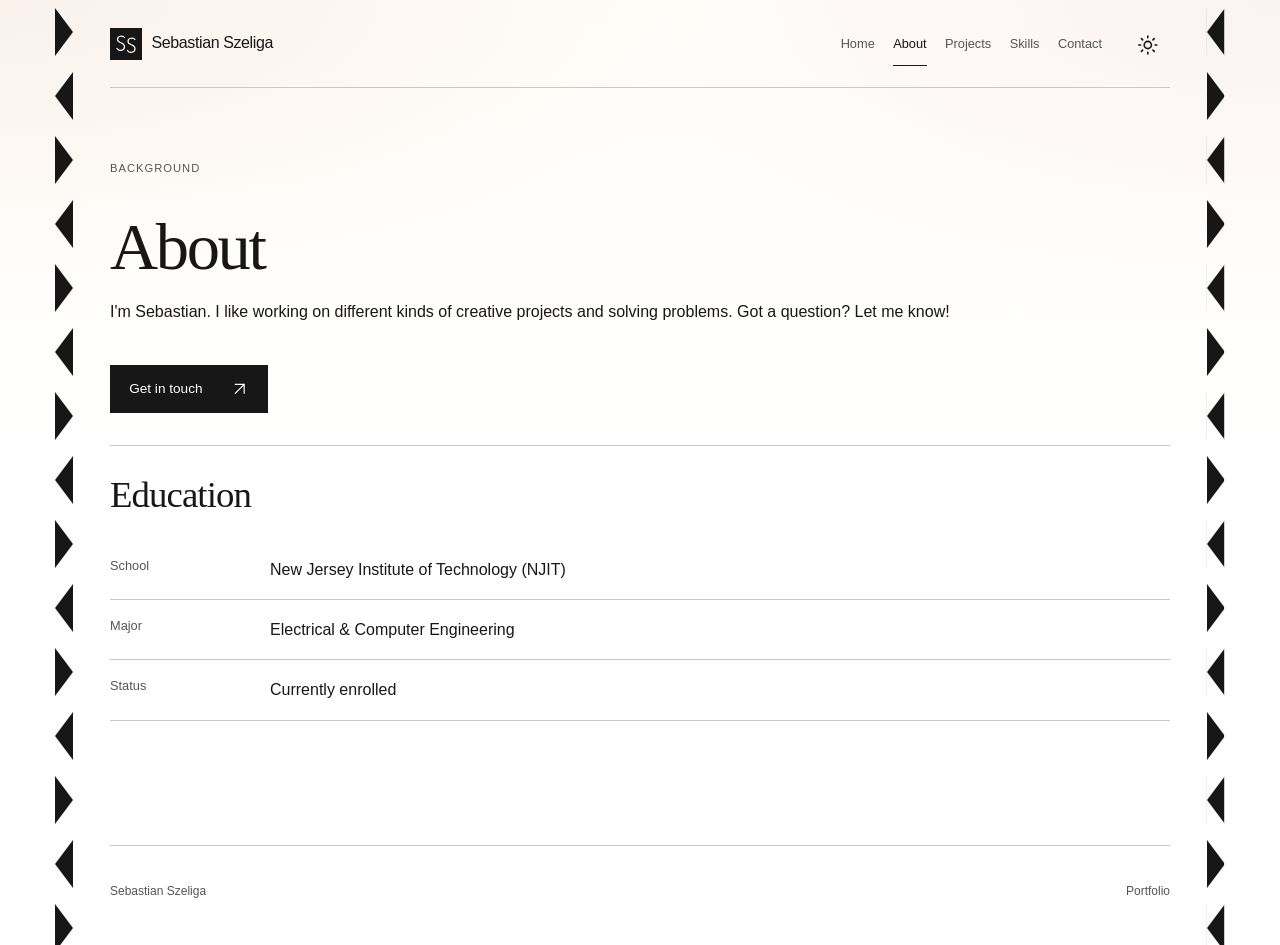
==== commit 926dc105: "Repeat opposite-facing triangles along full page gutters" ====
--- a/about.html
+++ b/about.html
@@ -8,7 +8,7 @@
     <link rel="icon" href="images/monogram.svg?v=5215a69064c3" type="image/svg+xml">
     <title>About me | Sebastian Szeliga</title>
     <script src="js/theme.js?v=cae71dd46cd4"></script>
-    <link rel="stylesheet" href="css/styles.css?v=61d982dbdb3d">
+    <link rel="stylesheet" href="css/styles.css?v=f2593adee59b">
     <script src="js/main.js?v=89414db6988f" defer></script>
   </head>
   <body id="top">
--- a/css/styles.css
+++ b/css/styles.css
@@ -40,6 +40,7 @@
 * { box-sizing: border-box; }
 [hidden] { display: none !important; }
 body {
+  position: relative;
   margin: 0;
   min-height: 100vh;
   line-height: 1.6;
@@ -51,21 +52,21 @@
   background-repeat: no-repeat;
 }
 :root[data-theme="dark"] body { background-image: none; }
-/* Three small triangles occupy only the unused gutters on wide screens. */
+/* Repeating triangles belong to the document, not the viewport. */
 @media (min-width: 80rem) {
   body::before, body::after {
     content: "";
-    position: fixed;
-    top: 50%;
+    position: absolute;
+    top: 0;
+    bottom: 0;
     width: 1.1rem;
-    height: clamp(9rem, 24vh, 14rem);
     background: var(--ink);
-    clip-path: polygon(0 0, 100% 16.67%, 0 33.33%, 100% 50%, 0 66.67%, 100% 83.33%, 0 100%);
-    transform: translateY(-50%);
+    -webkit-mask: url("../images/side-triangles.svg") top center / 100% 8rem repeat-y;
+    mask: url("../images/side-triangles.svg") top center / 100% 8rem repeat-y;
     pointer-events: none;
   }
   body::before { left: calc((100vw - 1060px) / 4); }
-  body::after { right: calc((100vw - 1060px) / 4); transform: translateY(-50%) scaleX(-1); }
+  body::after { right: calc((100vw - 1060px) / 4); transform: scaleX(-1); }
 }
 a { color: inherit; text-underline-offset: 0.25em; }
 button { font: inherit; }
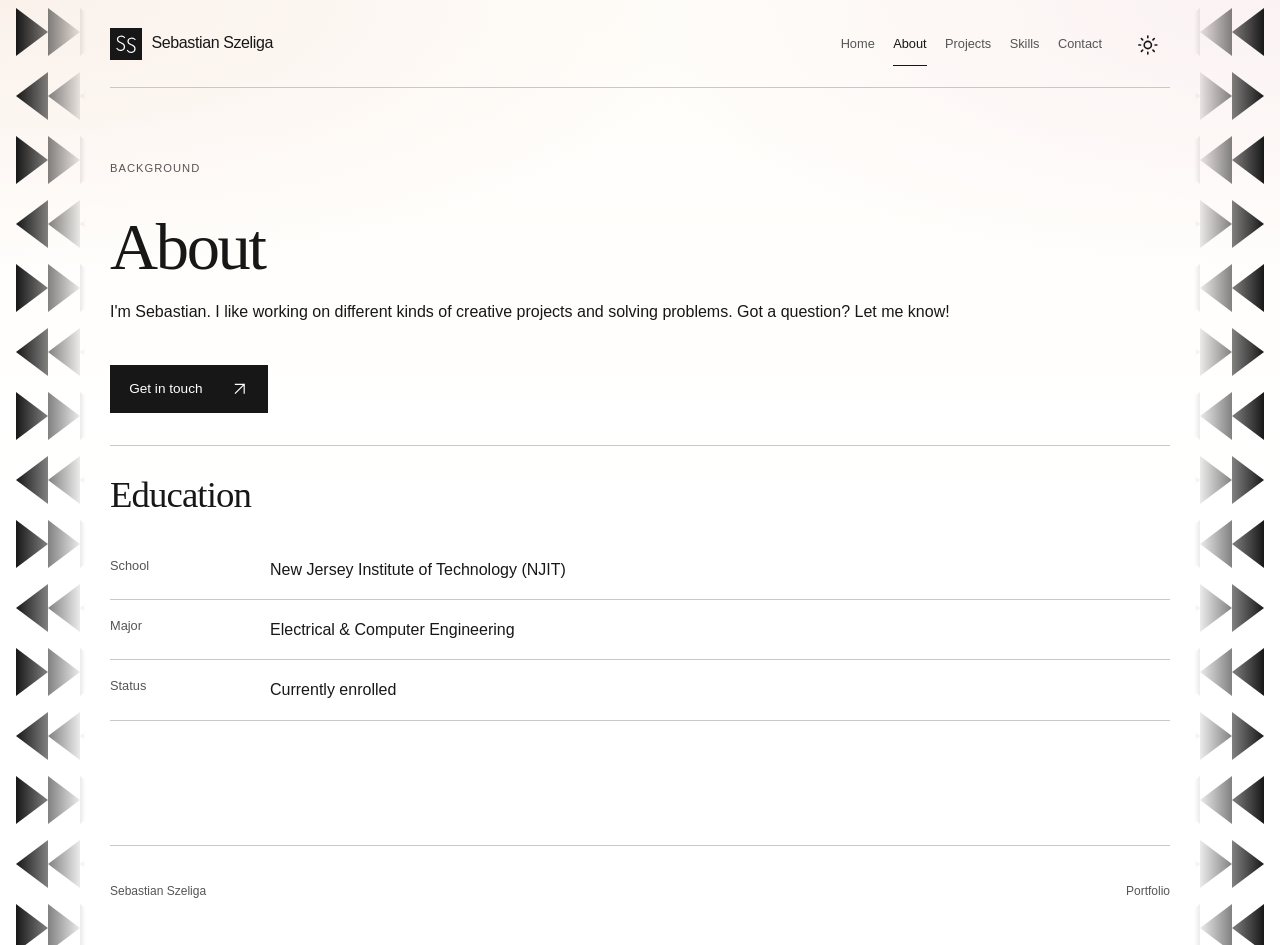
==== commit e108fa00: "Update Home introduction and widen fading triangle gutters" ====
--- a/about.html
+++ b/about.html
@@ -8,7 +8,7 @@
     <link rel="icon" href="images/monogram.svg?v=5215a69064c3" type="image/svg+xml">
     <title>About me | Sebastian Szeliga</title>
     <script src="js/theme.js?v=cae71dd46cd4"></script>
-    <link rel="stylesheet" href="css/styles.css?v=f2593adee59b">
+    <link rel="stylesheet" href="css/styles.css?v=ca5c43c2bd9d">
     <script src="js/main.js?v=89414db6988f" defer></script>
   </head>
   <body id="top">
--- a/css/styles.css
+++ b/css/styles.css
@@ -52,21 +52,21 @@
   background-repeat: no-repeat;
 }
 :root[data-theme="dark"] body { background-image: none; }
-/* Repeating triangles belong to the document, not the viewport. */
+/* Page-anchored triangles fill the gutters and fade toward the content. */
 @media (min-width: 80rem) {
   body::before, body::after {
     content: "";
     position: absolute;
     top: 0;
     bottom: 0;
-    width: 1.1rem;
-    background: var(--ink);
-    -webkit-mask: url("../images/side-triangles.svg") top center / 100% 8rem repeat-y;
-    mask: url("../images/side-triangles.svg") top center / 100% 8rem repeat-y;
+    width: calc((100% - 1060px) / 2 - 2.5rem);
+    background: linear-gradient(to right, var(--ink), transparent);
+    -webkit-mask: url("../images/side-triangles.svg") top left / 2rem 8rem repeat;
+    mask: url("../images/side-triangles.svg") top left / 2rem 8rem repeat;
     pointer-events: none;
   }
-  body::before { left: calc((100vw - 1060px) / 4); }
-  body::after { right: calc((100vw - 1060px) / 4); transform: scaleX(-1); }
+  body::before { left: 1rem; }
+  body::after { right: 1rem; transform: scaleX(-1); }
 }
 a { color: inherit; text-underline-offset: 0.25em; }
 button { font: inherit; }
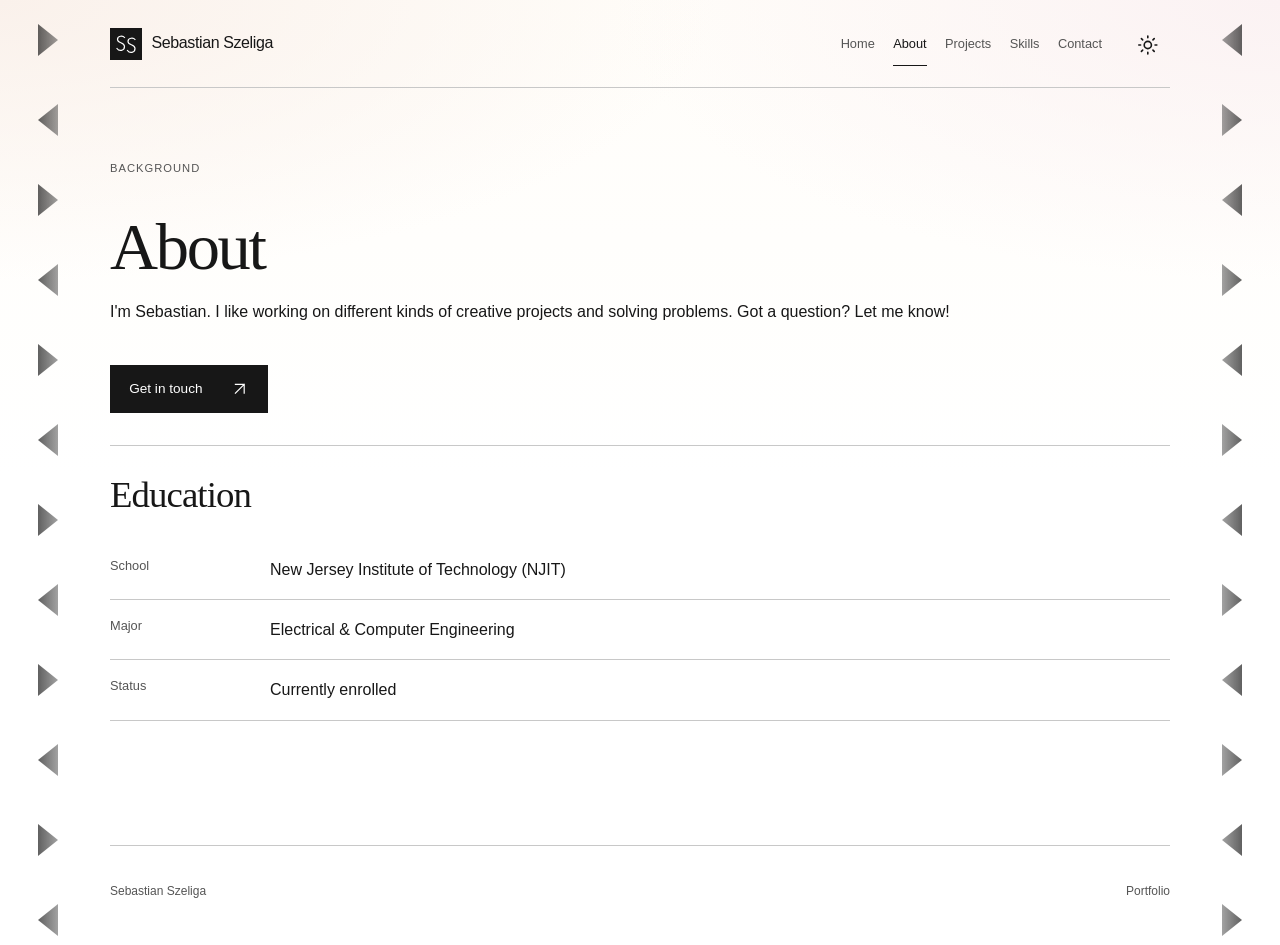
==== commit 20c146bd: "Reduce triangle density and alternate directions in a checkerboard" ====
--- a/about.html
+++ b/about.html
@@ -8,7 +8,7 @@
     <link rel="icon" href="images/monogram.svg?v=5215a69064c3" type="image/svg+xml">
     <title>About me | Sebastian Szeliga</title>
     <script src="js/theme.js?v=cae71dd46cd4"></script>
-    <link rel="stylesheet" href="css/styles.css?v=ca5c43c2bd9d">
+    <link rel="stylesheet" href="css/styles.css?v=a3db818b4c22">
     <script src="js/main.js?v=89414db6988f" defer></script>
   </head>
   <body id="top">
--- a/css/styles.css
+++ b/css/styles.css
@@ -52,7 +52,7 @@
   background-repeat: no-repeat;
 }
 :root[data-theme="dark"] body { background-image: none; }
-/* Page-anchored triangles fill the gutters and fade toward the content. */
+/* Sparse checkerboard triangles belong to the page and fade toward the content. */
 @media (min-width: 80rem) {
   body::before, body::after {
     content: "";
@@ -61,8 +61,8 @@
     bottom: 0;
     width: calc((100% - 1060px) / 2 - 2.5rem);
     background: linear-gradient(to right, var(--ink), transparent);
-    -webkit-mask: url("../images/side-triangles.svg") top left / 2rem 8rem repeat;
-    mask: url("../images/side-triangles.svg") top left / 2rem 8rem repeat;
+    -webkit-mask: url("../images/side-triangles.svg?v=865f4e142046") top left / 8rem 10rem repeat;
+    mask: url("../images/side-triangles.svg?v=865f4e142046") top left / 8rem 10rem repeat;
     pointer-events: none;
   }
   body::before { left: 1rem; }
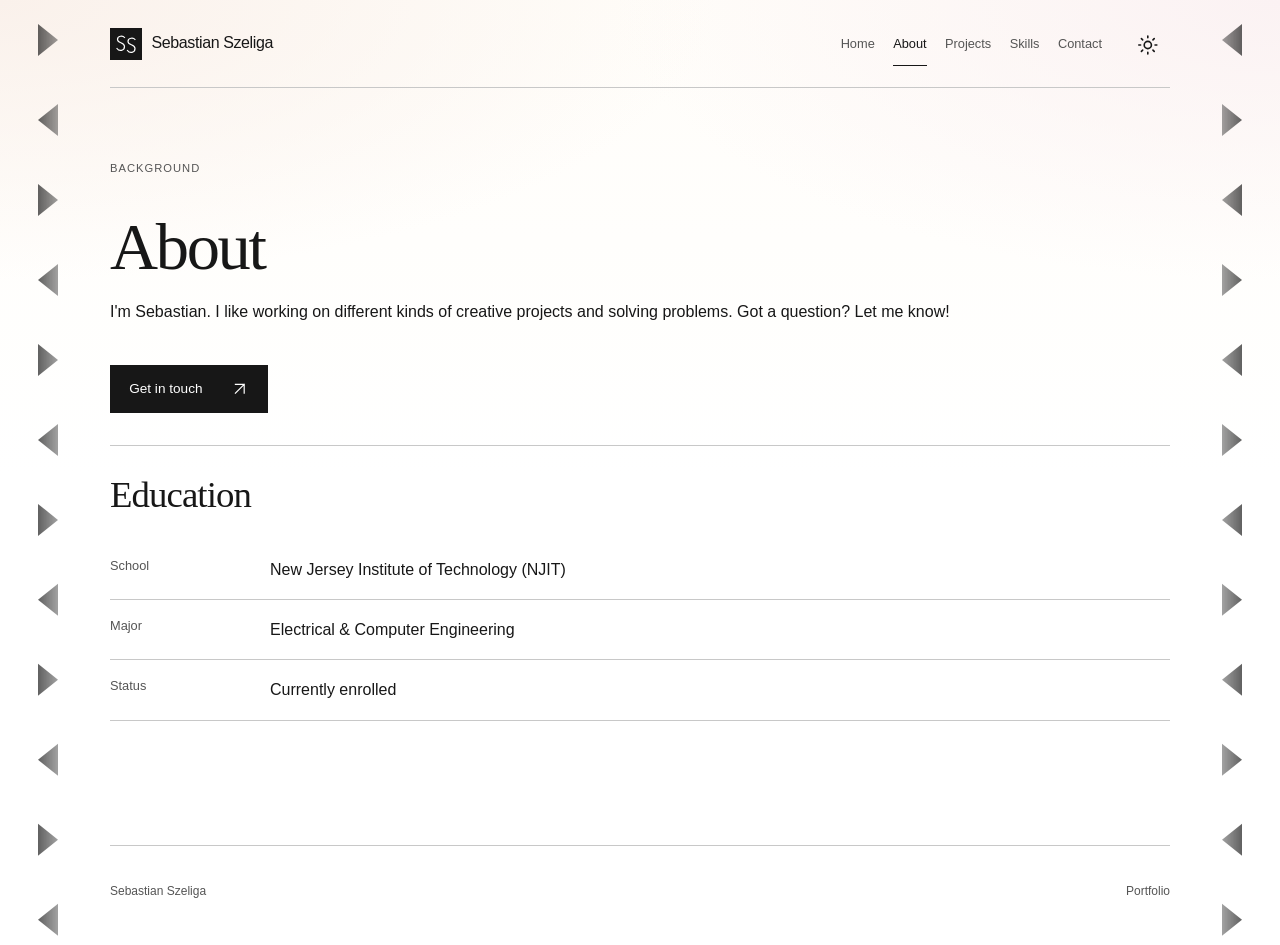
==== commit 15291c07: "Animate individual triangles and add gentle mouse repulsion" ====
--- a/about.html
+++ b/about.html
@@ -8,8 +8,8 @@
     <link rel="icon" href="images/monogram.svg?v=5215a69064c3" type="image/svg+xml">
     <title>About me | Sebastian Szeliga</title>
     <script src="js/theme.js?v=cae71dd46cd4"></script>
-    <link rel="stylesheet" href="css/styles.css?v=a3db818b4c22">
-    <script src="js/main.js?v=89414db6988f" defer></script>
+    <link rel="stylesheet" href="css/styles.css?v=4fb5a91ec50a">
+    <script src="js/main.js?v=b28dfe1d17dc" defer></script>
   </head>
   <body id="top">
 
--- a/css/styles.css
+++ b/css/styles.css
@@ -67,6 +67,25 @@
   }
   body::before { left: 1rem; }
   body::after { right: 1rem; transform: scaleX(-1); }
+}
+.triangle-field { display: none; }
+@media (min-width: 80rem) and (prefers-reduced-motion: no-preference) {
+  body.has-interactive-triangles::before, body.has-interactive-triangles::after { display: none; }
+  body.has-interactive-triangles .triangle-field { display: block; }
+  .triangle-field {
+    position: absolute;
+    top: 0;
+    bottom: 0;
+    width: calc((100% - 1060px) / 2 - 2.5rem);
+    color: var(--ink);
+    pointer-events: none;
+    -webkit-mask-image: linear-gradient(to right, #000, transparent);
+    mask-image: linear-gradient(to right, #000, transparent);
+  }
+  .triangle-field-left { left: 1rem; }
+  .triangle-field-right { right: 1rem; transform: scaleX(-1); }
+  .triangle-field svg { display: block; width: 100%; height: 100%; overflow: hidden; }
+  .triangle-field path { fill: currentColor; pointer-events: none; }
 }
 a { color: inherit; text-underline-offset: 0.25em; }
 button { font: inherit; }
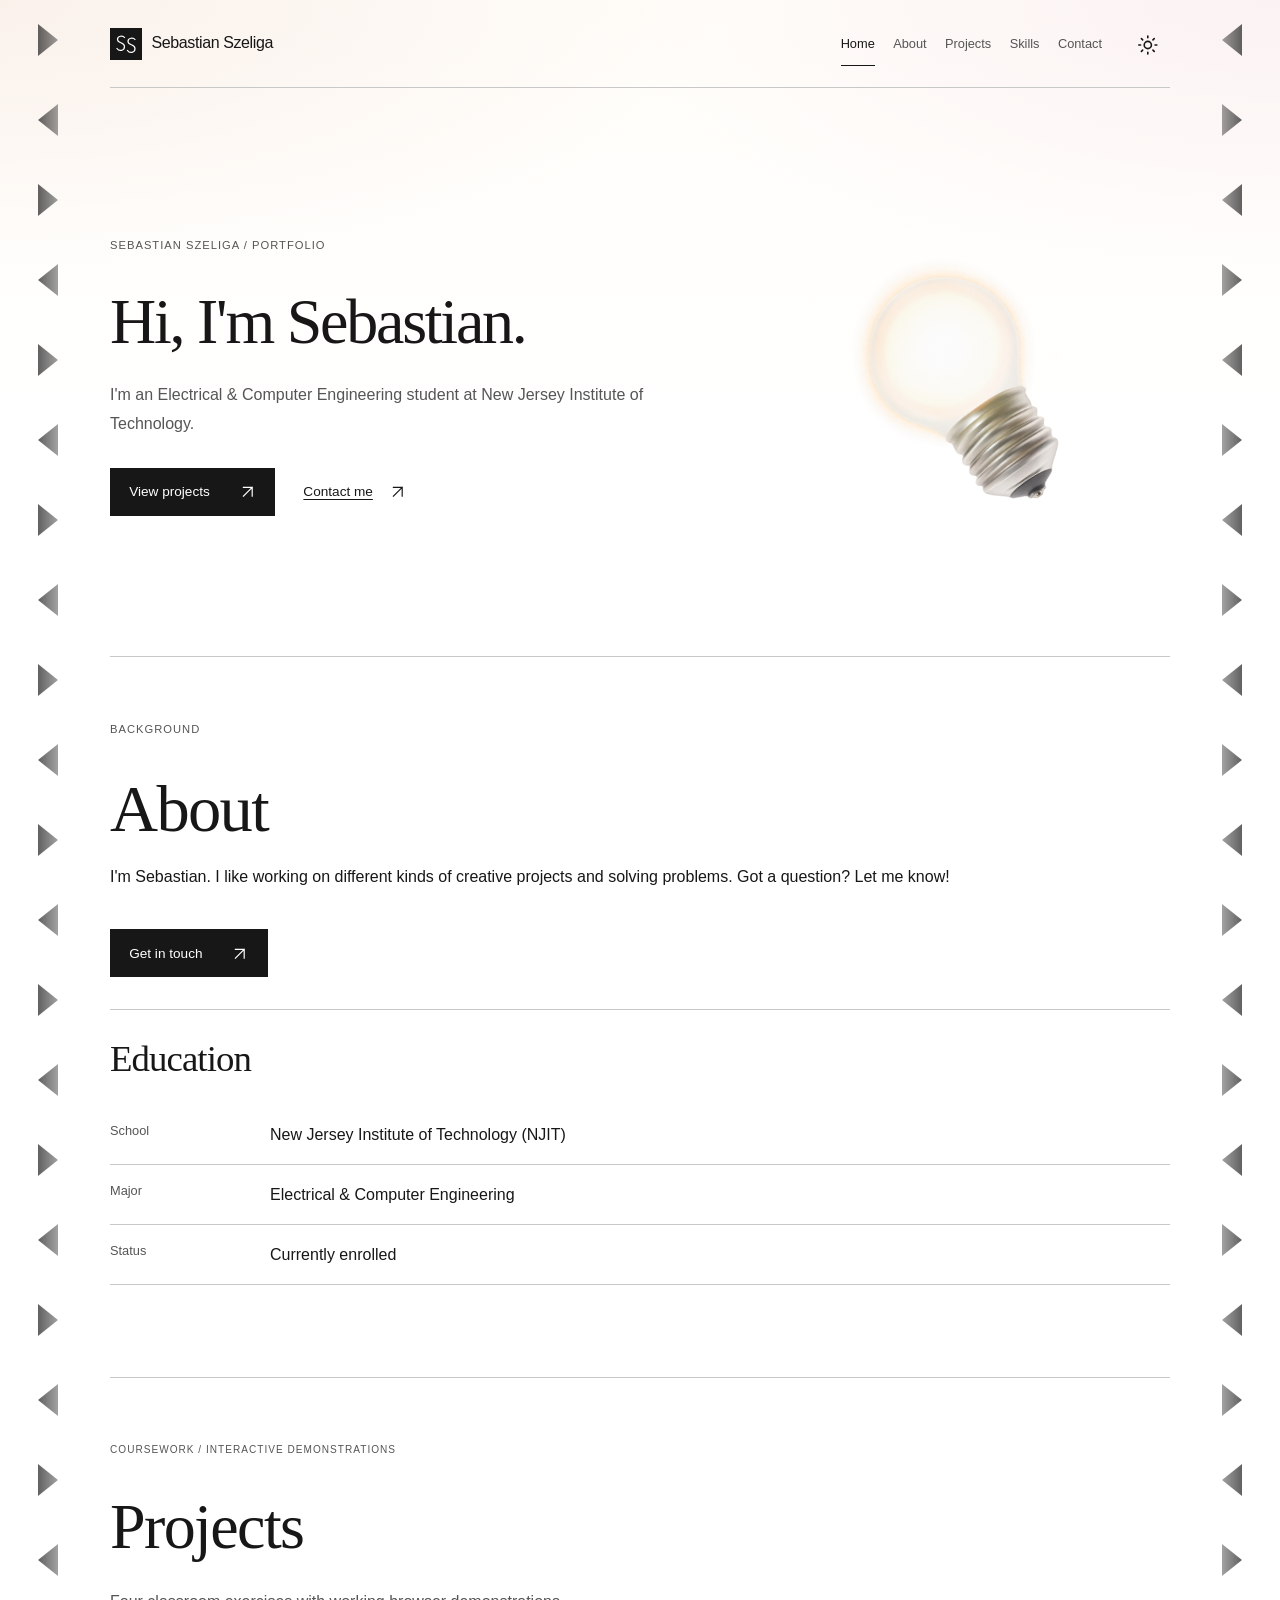
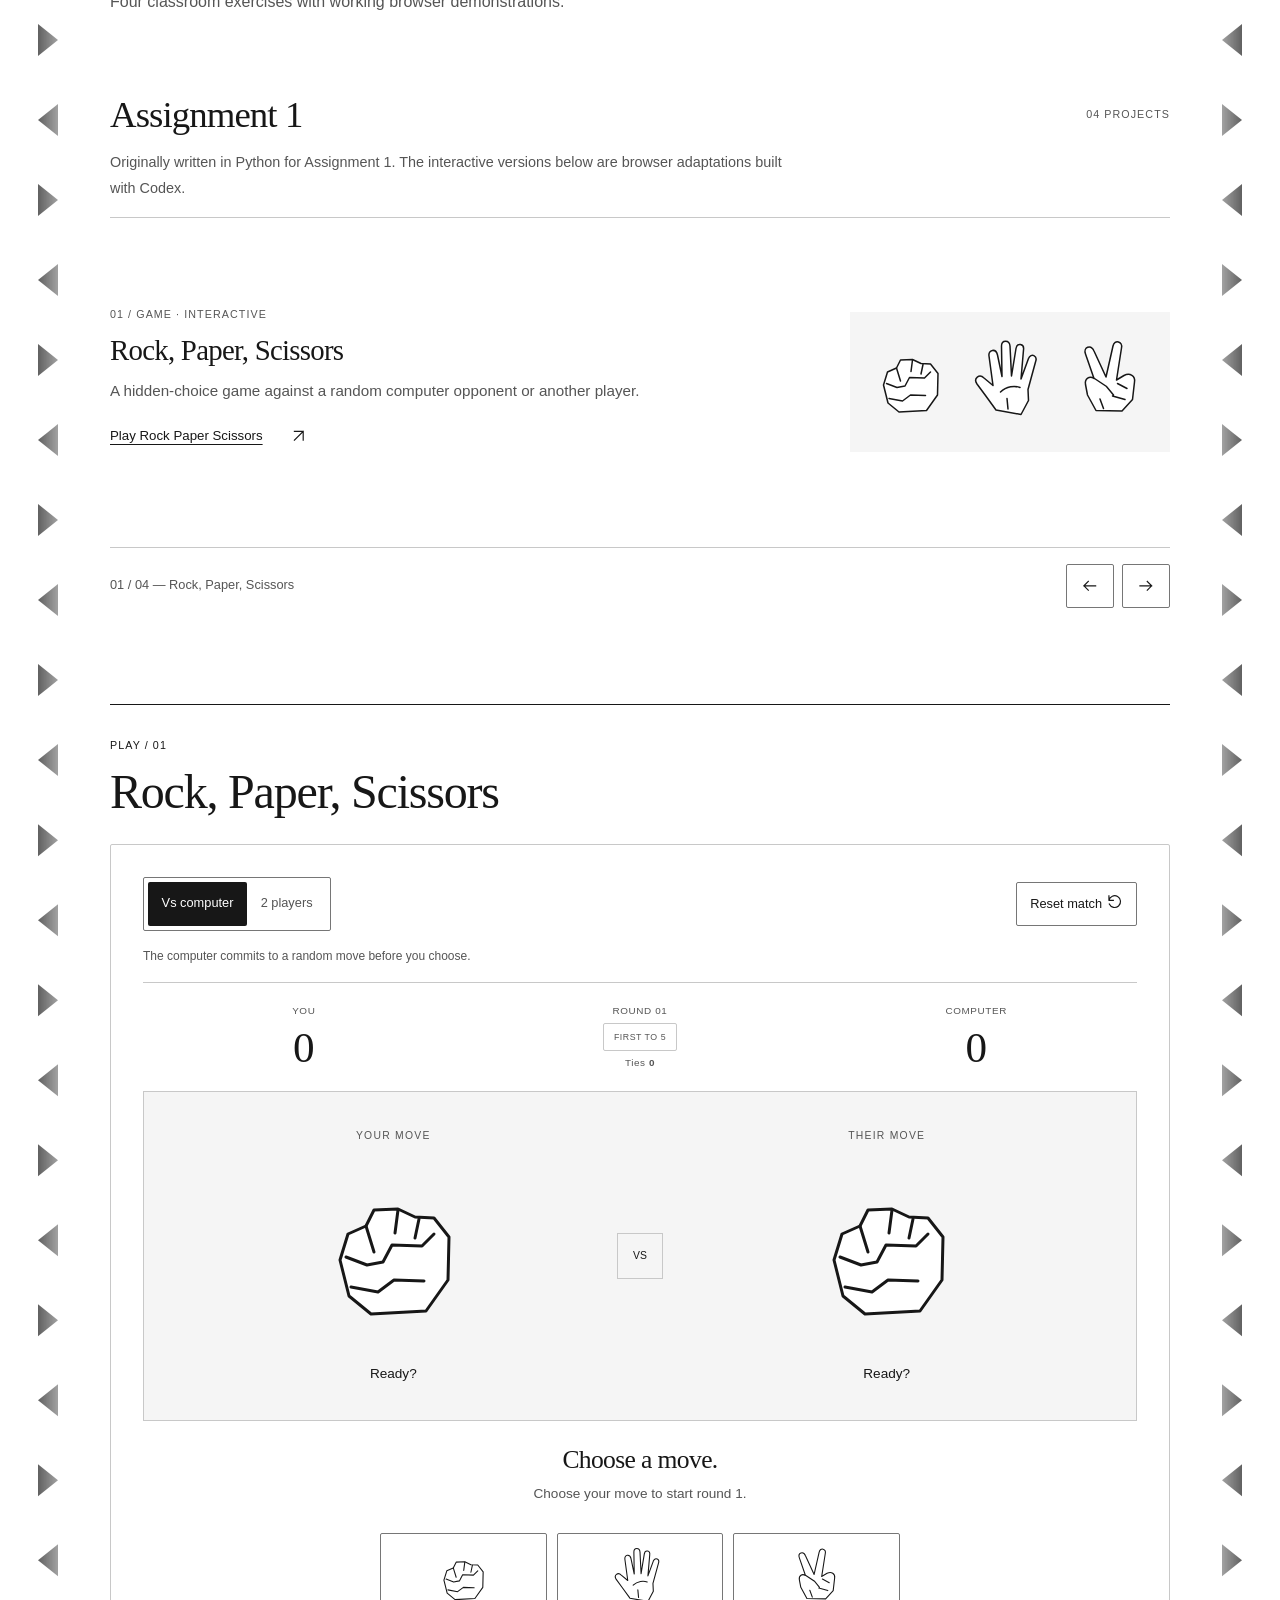
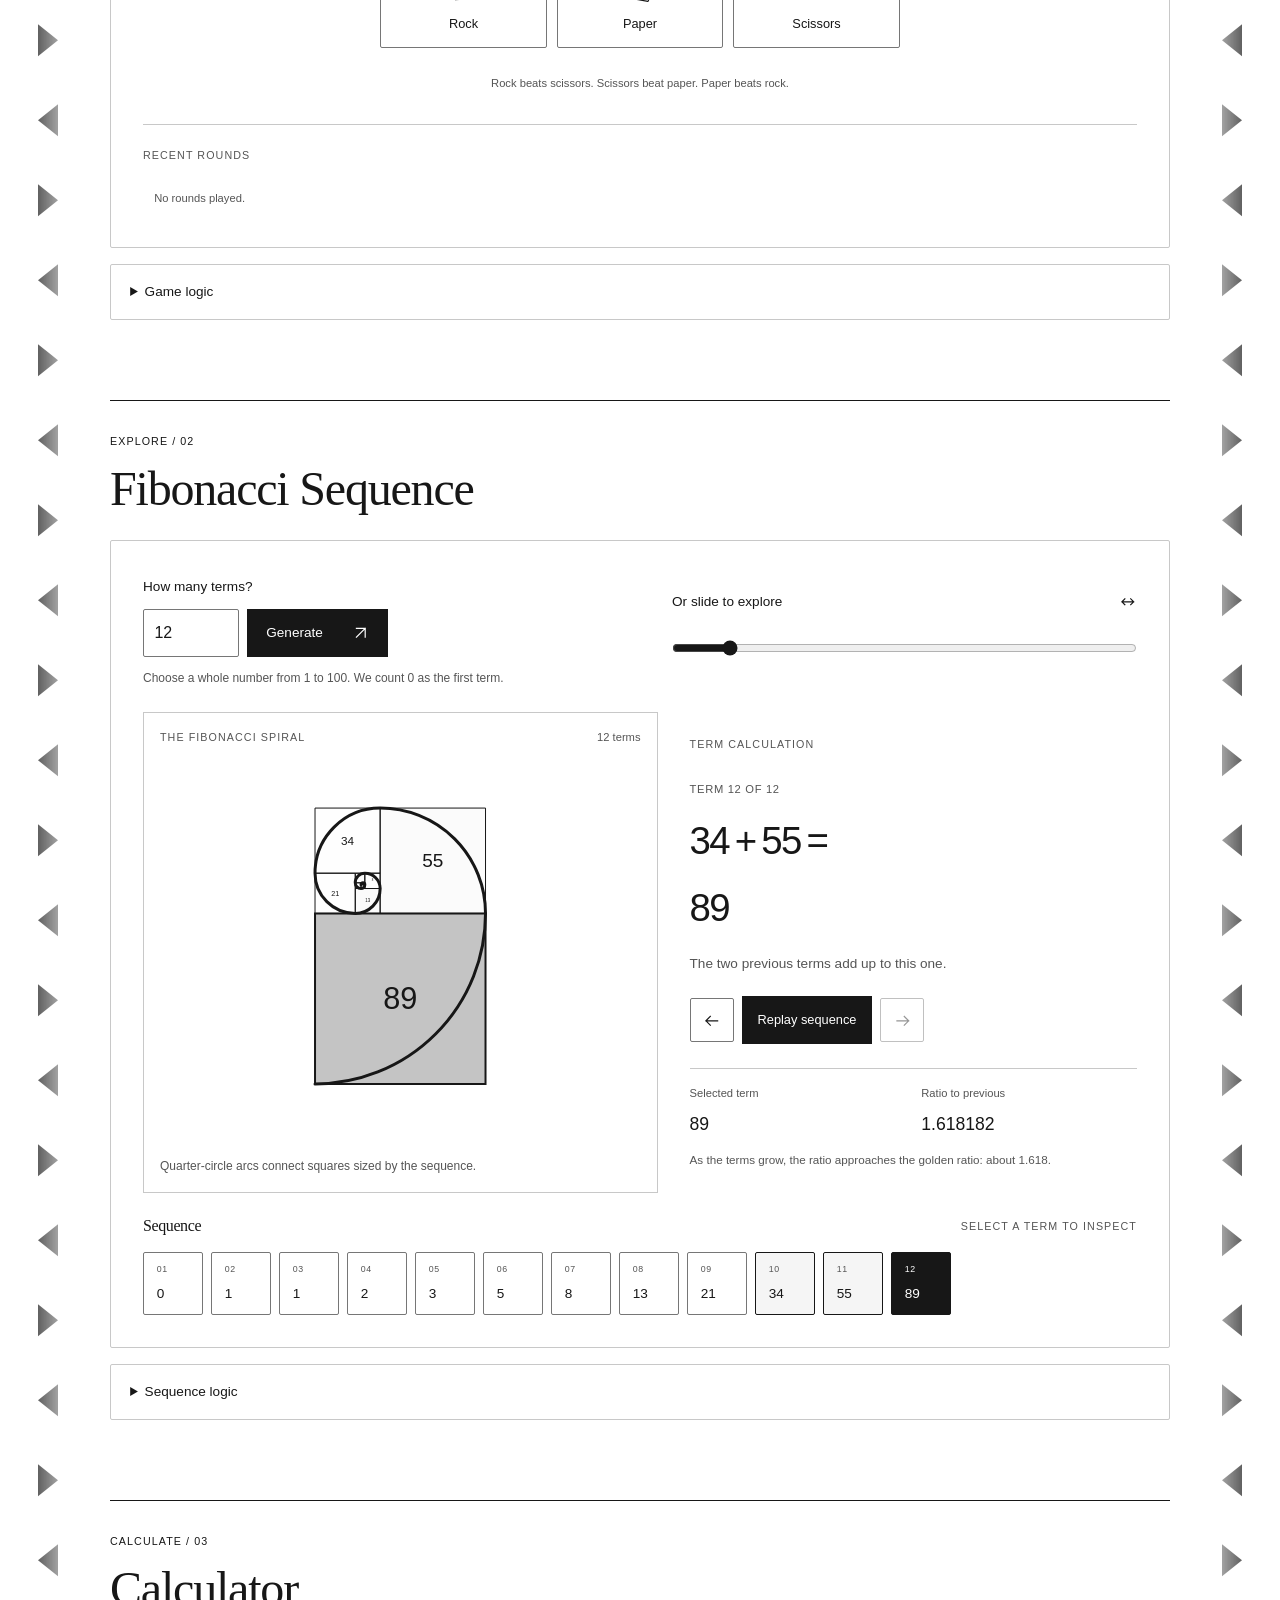
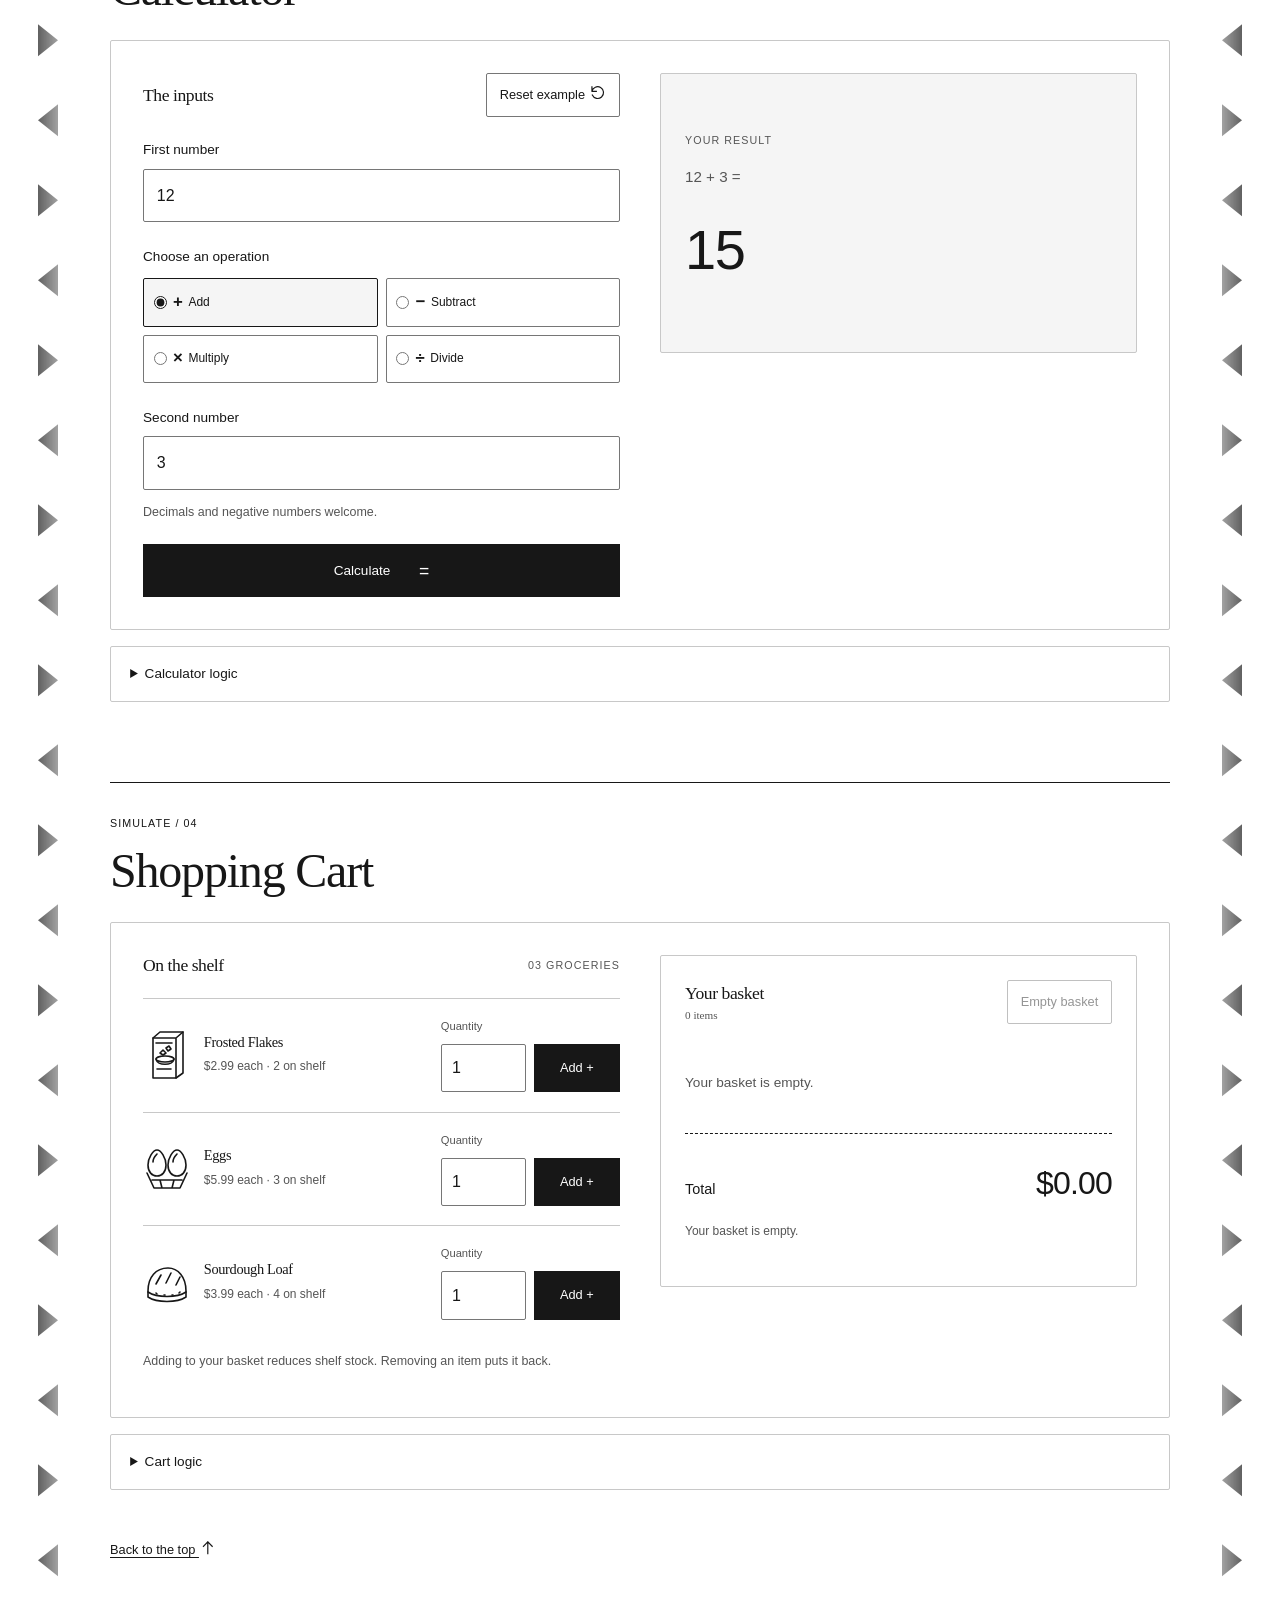
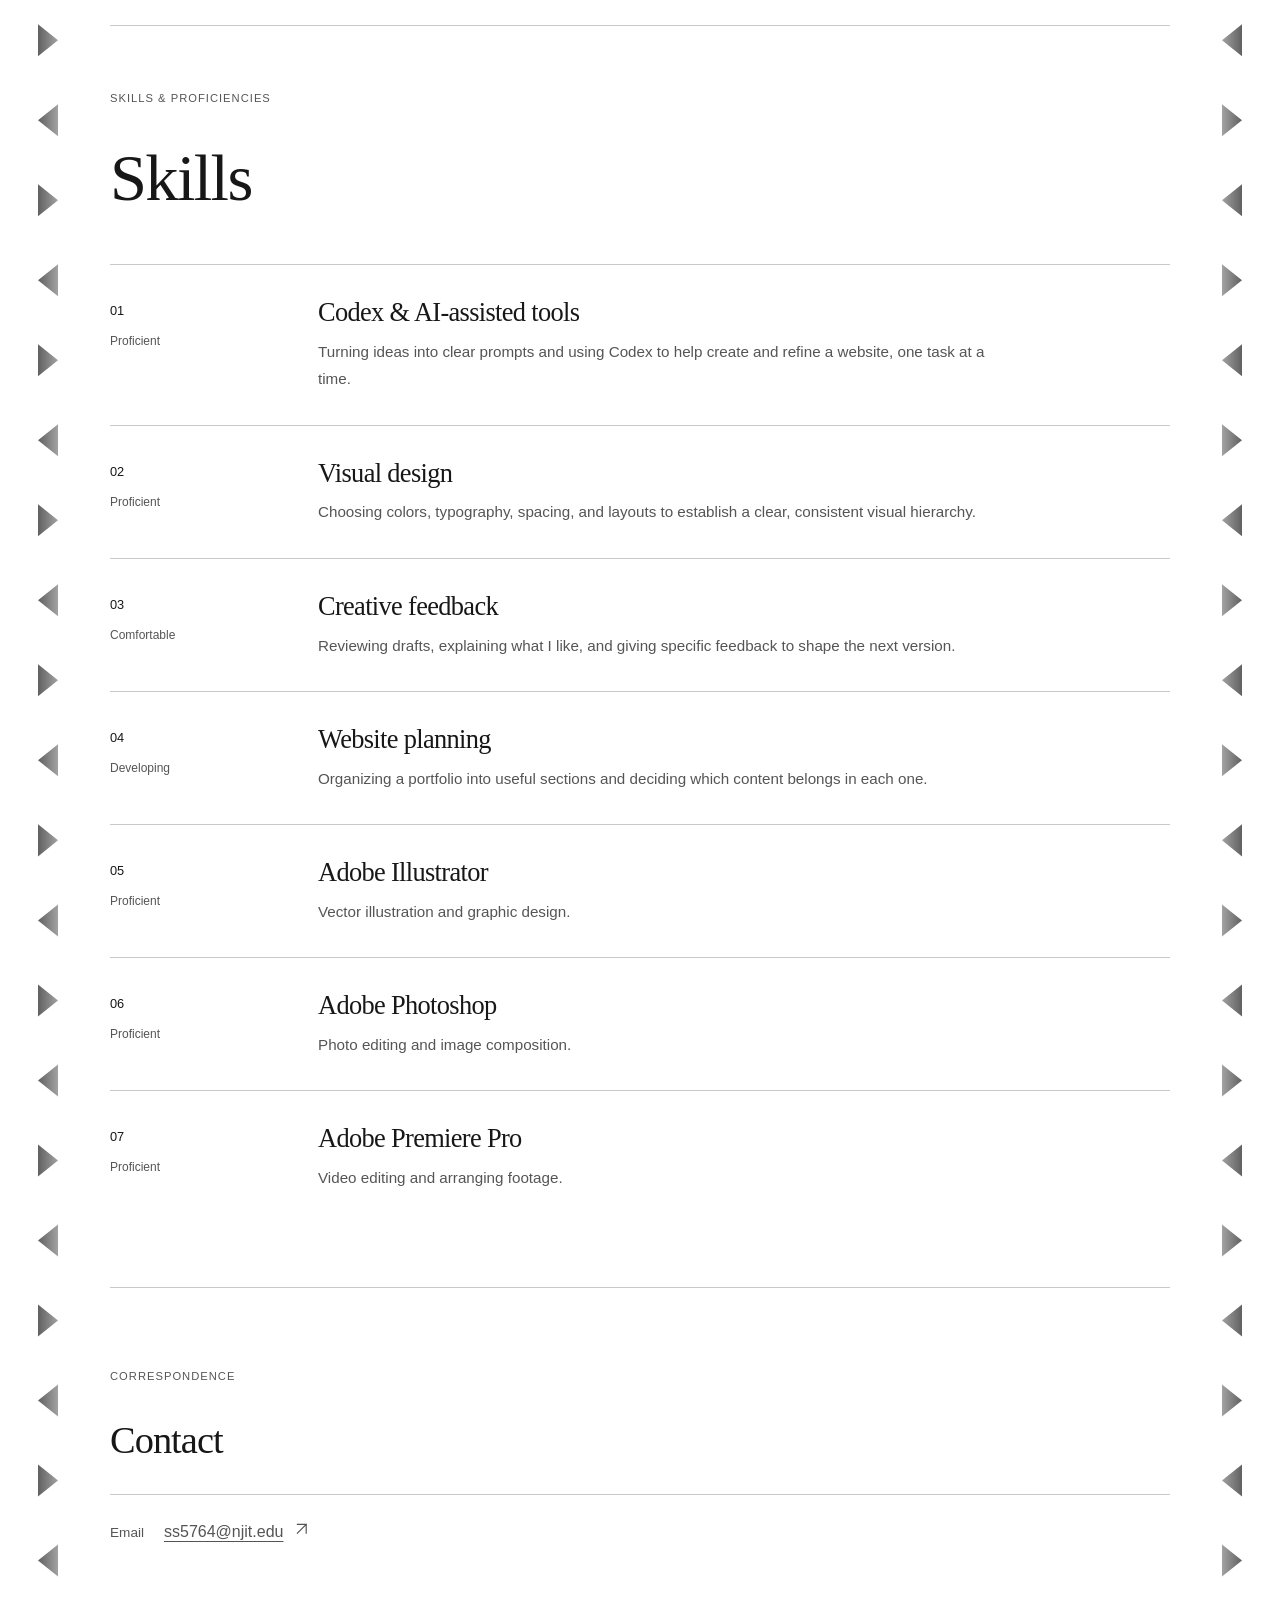
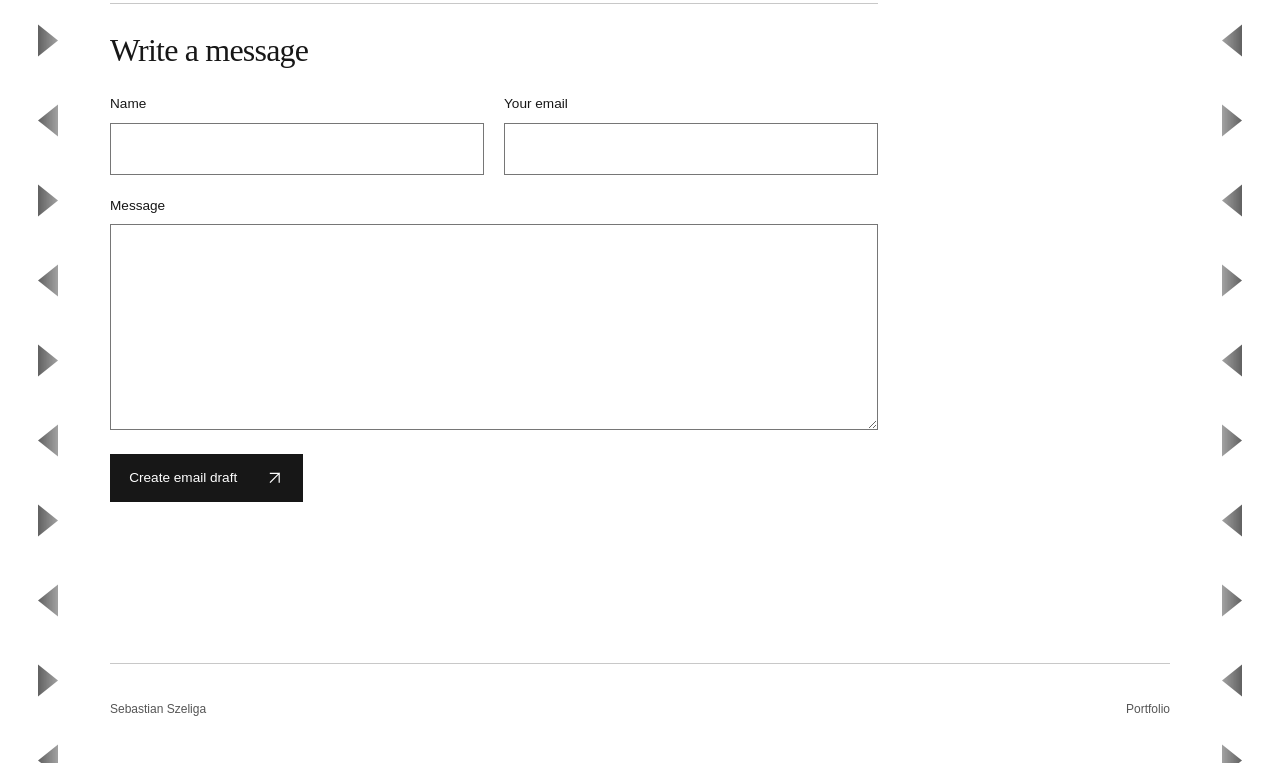
==== commit e7e6d105: "Combine portfolio sections and add responsive bulb interaction" ====
--- a/about.html
+++ b/about.html
@@ -3,61 +3,16 @@
   <head>
     <meta charset="utf-8">
     <meta name="viewport" content="width=device-width, initial-scale=1">
-    <meta name="description" content="About Sebastian Szeliga, currently enrolled at NJIT and majoring in Electrical &amp; Computer Engineering.">
-    <meta name="theme-color" content="#ffffff">
-    <link rel="icon" href="images/monogram.svg?v=5215a69064c3" type="image/svg+xml">
-    <title>About me | Sebastian Szeliga</title>
+    <meta http-equiv="refresh" content="0; url=index.html#about">
+    <title>About | Sebastian Szeliga</title>
     <script src="js/theme.js?v=cae71dd46cd4"></script>
-    <link rel="stylesheet" href="css/styles.css?v=4fb5a91ec50a">
-    <script src="js/main.js?v=b28dfe1d17dc" defer></script>
+    <link rel="stylesheet" href="css/styles.css?v=afd194e6b43c">
+    <script src="js/redirect.js?v=4c5da75d596e" defer></script>
   </head>
-  <body id="top">
-
-    <header class="site-header page-width">
-      <a class="brand" href="index.html#top" aria-label="Sebastian Szeliga, Home">
-        <img class="brand-monogram" src="images/monogram.svg?v=5215a69064c3" alt="" width="32" height="32">
-        <span>Sebastian Szeliga</span>
-      </a>
-
-      <nav id="site-navigation" class="site-navigation" aria-label="Main navigation">
-        <a class="nav-link nav-page-link" href="index.html#top">Home</a>
-        <a class="nav-link nav-page-link" href="#top" aria-current="page">About</a>
-        <a class="nav-link nav-page-link" href="projects.html#top">Projects</a>
-        <a class="nav-link nav-page-link" href="skills.html#top">Skills</a>
-        <a class="nav-link nav-page-link" href="contact.html#top">Contact</a>
-      </nav>
-
-      <button class="theme-toggle" type="button" aria-label="Dark mode" aria-pressed="false" title="Switch to dark mode" hidden>
-        <svg viewBox="0 0 24 24" width="24" height="24" aria-hidden="true" focusable="false">
-          <g class="theme-sun">
-            <circle cx="12" cy="12" r="4"/>
-            <path d="M12 2v2M12 20v2M2 12h2M20 12h2M4.9 4.9l1.4 1.4M17.7 17.7l1.4 1.4M4.9 19.1l1.4-1.4M17.7 6.3l1.4-1.4"/>
-          </g>
-          <path class="theme-moon" d="M20.8 13A9 9 0 0 1 11 3.2 9 9 0 1 0 20.8 13Z"/>
-        </svg>
-      </button>
-    </header>
-
-    <main id="main" class="content-page about-layout page-width page-enter" tabindex="-1">
-      <section class="page-intro" aria-labelledby="about-heading">
-        <p class="eyebrow">Background</p>
-        <h1 id="about-heading">About</h1>
-        <p>I'm Sebastian. I like working on different kinds of creative projects and solving problems. Got a question? Let me know!</p>
-        <a class="button" href="contact.html#top">Get in touch <svg class="ui-icon" viewBox="0 0 24 24" width="18" height="18" aria-hidden="true" focusable="false"><path d="M6 18 18 6M6 6h12v12"/></svg></a>
-      </section>
-      <section id="education" class="education-card" aria-labelledby="education-heading" tabindex="-1">
-        <h2 id="education-heading">Education</h2>
-        <dl class="education-details">
-          <div><dt>School</dt><dd>New Jersey Institute of Technology (NJIT)</dd></div>
-          <div><dt>Major</dt><dd>Electrical &amp; Computer Engineering</dd></div>
-          <div><dt>Status</dt><dd>Currently enrolled</dd></div>
-        </dl>
-      </section>
+  <body>
+    <main class="content-page page-width">
+      <h1>About</h1>
+      <p><a data-redirect href="index.html#about">Continue to About</a></p>
     </main>
-
-    <footer class="site-footer page-width">
-      <p>Sebastian Szeliga</p>
-      <p>Portfolio</p>
-    </footer>
   </body>
 </html>
--- a/css/styles.css
+++ b/css/styles.css
@@ -109,7 +109,7 @@
 .brand { display: inline-flex; gap: 0.6rem; align-items: center; min-width: 0; min-height: 44px; font-size: 0.95rem; font-weight: 400; letter-spacing: -0.025em; line-height: 1.3; text-decoration: none; }
 .site-navigation { grid-column: 1 / -1; grid-row: 2; display: grid; grid-template-columns: repeat(5, minmax(0, 1fr)); align-items: center; gap: 0; width: 100%; padding-top: 0.35rem; border-top: 1px solid var(--border); -webkit-user-select: none; user-select: none; }
 .nav-link { display: flex; align-items: center; justify-content: center; min-width: 0; min-height: 44px; padding: 0.6rem 0; color: var(--muted); text-decoration: none; font-size: 0.8rem; line-height: 1.4; text-align: center; overflow-wrap: anywhere; }
-.nav-link[aria-current="page"] { color: var(--ink); box-shadow: inset 0 -1px var(--ink); }
+.nav-link[aria-current="location"] { color: var(--ink); box-shadow: inset 0 -1px var(--ink); }
 .nav-link:focus:not(:focus-visible), .theme-toggle:focus:not(:focus-visible) { outline: none; }
 .theme-toggle { grid-column: 2; grid-row: 1; display: grid; place-items: center; flex-shrink: 0; width: 44px; height: 44px; margin-left: 0; padding: 0.7rem; border: 0; border-radius: 0; background: transparent; color: var(--ink); cursor: pointer; }
 
@@ -142,38 +142,38 @@
 .button { display: inline-flex; gap: 1.8rem; align-items: center; justify-content: center; min-height: 48px; padding: 0.8rem 1.2rem; color: var(--button-text); background: var(--ink); border-radius: 0; text-decoration: none; font-size: 0.85rem; font-weight: 400; }
 .button span { font-size: 1.1rem; }
 
-h2 { margin: 0; font-family: var(--heading-font); font-size: clamp(2rem, 4vw, 3rem); font-weight: 400; letter-spacing: -0.025em; line-height: 1.15; }
+h2, h3, h4, h5 { margin: 0; font-family: var(--heading-font); font-size: clamp(2rem, 4vw, 3rem); font-weight: 400; letter-spacing: -0.025em; line-height: 1.15; }
 .site-footer { display: flex; flex-wrap: wrap; justify-content: space-between; gap: 0 1rem; margin-top: 4rem; padding-block: 1.5rem 2rem; border-top: 1px solid var(--border); color: var(--muted); font-size: 0.75rem; }
 .site-footer span { margin-left: 0.4rem; color: var(--ink); }
 
 .contact-layout { display: grid; align-content: start; gap: 2.5rem; padding-block: 3rem 2rem; }
 .contact-intro { min-width: 0; }
-.contact-intro h1 { font-size: clamp(2rem, 3vw, 2.5rem); }
-.contact-intro h1 span, .skills-intro h1 span { color: var(--ink); }
+.contact-intro .section-title { font-size: clamp(2rem, 3vw, 2.5rem); }
+.contact-intro .section-title span, .skills-intro .section-title span { color: var(--ink); }
 .contact-card { display: flex; flex-wrap: wrap; align-items: baseline; gap: 0.25rem 1.25rem; width: 100%; min-width: 0; padding: 1rem 0; border-top: 1px solid var(--border); background: transparent; }
-.contact-card h2 { margin: 0; color: var(--muted); font-family: inherit; font-size: 0.85rem; font-weight: 400; letter-spacing: normal; }
-.contact-card h2 span { color: var(--ink); }
+.contact-card :is(h2, h3) { margin: 0; color: var(--muted); font-family: inherit; font-size: 0.85rem; font-weight: 400; letter-spacing: normal; }
+.contact-card :is(h2, h3) span { color: var(--ink); }
 .contact-card .eyebrow { margin-bottom: 1rem; letter-spacing: 0.12em; }
 .contact-email { display: inline-flex; align-items: baseline; gap: 0.6rem; max-width: 100%; min-height: 44px; padding-block: 0.5rem; color: var(--muted); font-size: 1rem; overflow-wrap: anywhere; text-decoration-thickness: 1px; }
 
 .skills-section { padding-block: 4rem 1rem; }
-.skills-intro h1 { font-size: clamp(2.5rem, 5.2vw, 4.3rem); }
+.skills-intro .section-title { font-size: clamp(2.5rem, 5.2vw, 4.3rem); }
 .skills-intro .hero-description { max-width: 34rem; }
 .skills-grid { display: grid; gap: 0; margin: 2.5rem 0 0; padding: 0; list-style: none; }
 .skill-card { min-width: 0; padding: 1.75rem 0; border-top: 1px solid var(--border); background: transparent; }
 .skill-card-top { display: flex; align-items: center; justify-content: space-between; gap: 1rem; }
 .skill-number { color: var(--ink); font-size: 0.8rem; font-weight: 400; }
 .skill-level { color: var(--muted); font-size: 0.75rem; font-weight: 400; }
-.skill-card h2 { margin: 0.75rem 0; font-size: 1.65rem; font-weight: 400; letter-spacing: -0.025em; }
+.skill-card :is(h2, h3) { margin: 0.75rem 0; font-size: 1.65rem; font-weight: 400; letter-spacing: -0.025em; }
 .skill-card > p { max-width: 42rem; margin: 0; color: var(--muted); line-height: 1.8; font-size: 0.95rem; }
 main > section { scroll-margin-top: 2rem; }
 .content-page { min-height: 65vh; padding-block: 3rem 2rem; }
 .content-page > .skills-section, .content-page > .contact-layout { padding-block: 0; }
-.page-intro h1 { font-size: clamp(2.5rem, 5.2vw, 4.3rem); }
+.page-intro .section-title { font-size: clamp(2.5rem, 5.2vw, 4.3rem); }
 .page-intro .hero-description { max-width: 34rem; }
 .about-layout { display: grid; align-content: start; align-items: start; gap: 2.5rem; }
 .education-card, .project-status { width: 100%; min-width: 0; padding: 1.75rem 0; border-top: 1px solid var(--border); background: transparent; }
-.education-card h2, .project-status h2 { font-size: clamp(1.7rem, 3vw, 2.3rem); }
+.education-card :is(h2, h3), .project-status :is(h2, h3) { font-size: clamp(1.7rem, 3vw, 2.3rem); }
 .education-card .eyebrow { margin-bottom: 1rem; }
 .education-details { display: grid; gap: 0; margin: 1.5rem 0 0; }
 .education-details > div { padding-block: 1rem; border-bottom: 1px solid var(--border); }
@@ -188,9 +188,9 @@
 .projects-page { overflow-wrap: anywhere; }
 .projects-intro { display: block; padding-bottom: 3rem; }
 .projects-intro .eyebrow { font-size: 0.63rem; letter-spacing: 0.1em; }
-.projects-intro h1 { font-size: clamp(2.55rem, 5vw, 4.3rem); }
+.projects-intro .section-title { font-size: clamp(2.55rem, 5vw, 4.3rem); }
 .collection-heading { display: flex; flex-wrap: wrap; align-items: center; justify-content: space-between; gap: 1rem; }
-.collection-heading h2 { font-size: clamp(1.7rem, 3vw, 2.3rem); }
+.collection-heading :is(h2, h3) { font-size: clamp(1.7rem, 3vw, 2.3rem); }
 .small-label, .project-tag { font-size: 0.67rem; font-weight: 400; letter-spacing: 0.1em; color: var(--muted); }
 .collection-description { max-width: 42rem; font-size: 0.9rem; color: var(--muted); line-height: 1.8; }
 .project-grid { display: grid; gap: 0; }
@@ -199,7 +199,7 @@
 .rps-thumbnail { display: flex; align-items: center; justify-content: center; padding: 0.8rem; background: var(--panel); }
 .rps-thumbnail img { width: 34%; height: auto; }
 .project-card-copy { min-width: 0; padding: 0; }
-.project-card h3 { margin: 0.4rem 0 0.65rem; font-family: var(--heading-font); font-size: 1.8rem; font-weight: 400; letter-spacing: -0.025em; }
+.project-card .project-title { margin: 0.4rem 0 0.65rem; font-family: var(--heading-font); font-size: 1.8rem; font-weight: 400; letter-spacing: -0.025em; }
 .project-card p:not(.project-tag) { max-width: 36rem; margin: 0.6rem 0; color: var(--muted); font-size: 0.95rem; line-height: 1.75; }
 .project-card a, .project-card summary { color: var(--ink); font-size: 0.83rem; font-weight: 400; }
 .project-card a { display: inline-flex; gap: 1.7rem; align-items: center; min-height: 44px; text-underline-offset: 0.3em; }
@@ -207,7 +207,7 @@
 .project-card summary { padding-block: 0.65rem; }
 .project-lab { margin-top: 5rem; padding-top: 2rem; border-top: 1px solid var(--ink); }
 .lab-heading { display: flex; flex-wrap: wrap; justify-content: space-between; align-items: end; gap: 1rem; margin-bottom: 1.5rem; }
-.lab-heading h2 { font-size: clamp(2rem, 4vw, 3rem); }
+.lab-heading :is(h2, h3) { font-size: clamp(2rem, 4vw, 3rem); }
 .lab-heading > p { color: var(--muted); font-size: 0.9rem; line-height: 1.7; margin: 0; }
 .lab-heading .project-tag { margin-top: 0; color: var(--ink); }
 .rps-game, .fib-explorer { padding: 1rem; background: var(--surface); border: 1px solid var(--border); border-radius: 2px; box-shadow: none; }
@@ -233,7 +233,7 @@
 .versus { display: grid; place-items: center; width: 34px; height: 34px; border: 1px solid var(--border); color: var(--text); font-size: 0.65rem; font-weight: 400; }
 .arena[data-winner="one"] .arena-hand:first-of-type img, .arena[data-winner="two"] .arena-hand:last-child img { outline: 1px solid var(--ink); outline-offset: 4px; }
 .game-announcement { padding: 1.5rem 0 1rem; text-align: center; }
-.game-announcement h3 { margin: 0; font-size: clamp(1.1rem, 2.2vw, 1.6rem); font-weight: 400; letter-spacing: -0.025em; }
+.game-announcement :is(h3, h4) { margin: 0; font-size: clamp(1.1rem, 2.2vw, 1.6rem); font-weight: 400; letter-spacing: -0.025em; }
 .game-announcement p { min-height: 2.5em; margin: 0.5rem 0 0; color: var(--muted); font-size: 0.85rem; line-height: 1.6; }
 .move-controls { display: grid; grid-template-columns: repeat(3, minmax(0, 1fr)); gap: 0.6rem; max-width: 520px; margin: auto; }
 .move-controls button { display: grid; justify-items: center; min-width: 0; padding: 0.5rem 0.2rem 0.8rem; border: 1px solid var(--control-border); border-radius: 2px; background: var(--background); color: var(--text); cursor: pointer; }
@@ -246,7 +246,7 @@
 .round-history li { color: var(--muted); padding: 0.5rem 0.7rem; background: var(--background); border-radius: 2px; font-size: 0.7rem; line-height: 1.5; }
 .handoff-screen { display: grid; justify-items: center; align-content: center; min-height: 300px; padding: 1.5rem; border-radius: 2px; background: var(--panel); text-align: center; }
 .handoff-symbol { color: var(--ink); font-size: 3rem; }
-.handoff-screen h3 { font-size: 1.5rem; margin: 0.5rem 0; letter-spacing: -0.04em; }
+.handoff-screen :is(h3, h4) { font-size: 1.5rem; margin: 0.5rem 0; letter-spacing: -0.04em; }
 .handoff-screen p { color: var(--muted); font-size: 0.9rem; line-height: 1.8; }
 .logic-notes { margin-top: 1rem; padding: 1rem 1.2rem; border: 1px solid var(--border); border-radius: 2px; background: var(--surface); }
 .logic-notes summary { font-size: 0.85rem; font-weight: 400; color: var(--ink); }
@@ -288,7 +288,7 @@
 .fib-stats dd { font-size: 1.1rem; margin: 0; font-variant-numeric: tabular-nums; overflow-wrap: anywhere; }
 .ratio-note { color: var(--muted); font-size: 0.73rem; line-height: 1.7; margin-bottom: 0; }
 .sequence-heading { display: flex; flex-wrap: wrap; gap: 0.7rem; align-items: center; justify-content: space-between; margin: 1.5rem 0 1rem; }
-.sequence-heading h3 { font-size: 1rem; margin: 0; font-weight: 400; }
+.sequence-heading :is(h3, h4) { font-size: 1rem; margin: 0; font-weight: 400; }
 .fib-sequence { display: flex; flex-wrap: wrap; gap: 0.5rem; }
 .fib-sequence button { display: grid; gap: 0.4rem; flex: 0 1 auto; max-width: 100%; min-width: 60px; min-height: 62px; padding: 0.6rem 0.8rem; background: var(--background); color: var(--text); border: 1px solid var(--control-border); border-radius: 2px; cursor: pointer; text-align: left; font-size: 0.85rem; overflow-wrap: anywhere; }
 .fib-sequence button > span:first-child { font-size: 0.55rem; color: var(--muted); letter-spacing: 0.05em; }
@@ -301,7 +301,7 @@
 .utility-demo { display: grid; gap: 1.5rem; padding: 1rem; border: 1px solid var(--border); border-radius: 2px; background: var(--surface); box-shadow: none; }
 .utility-demo > * { min-width: 0; }
 .utility-toolbar { display: flex; flex-wrap: wrap; align-items: center; justify-content: space-between; gap: 0.7rem; margin-bottom: 1.4rem; }
-.utility-toolbar h3, .calculation-history h3 { font-size: 1.1rem; letter-spacing: -0.025em; font-weight: 400; margin: 0; }
+.utility-toolbar :is(h3, h4), .calculation-history :is(h3, h4) { font-size: 1.1rem; letter-spacing: -0.025em; font-weight: 400; margin: 0; }
 .calculator-form > label { display: block; margin-block: 1rem 0.5rem; font-size: 0.85rem; font-weight: 400; }
 .calculator-form > input { display: block; width: 100%; min-height: 52px; border: 1px solid var(--control-border); border-radius: 2px; padding: 0.8rem; font: inherit; color: var(--text); background: var(--background); }
 .utility-demo input[aria-invalid="true"] { border-color: var(--ink); outline: 2px solid var(--ink); outline-offset: 1px; }
@@ -323,7 +323,7 @@
 .shelf-item { display: grid; grid-template-columns: 48px minmax(0, 1fr); align-items: center; gap: 0.8rem; padding: 1.2rem 0; border-top: 1px solid var(--border); }
 .grocery-mark { display: grid; place-items: center; width: 48px; height: 58px; }
 .grocery-mark img { display: block; width: 48px; height: 58px; }
-.grocery-copy h4, .basket-line-heading h4 { margin: 0; font-size: 0.9rem; font-weight: 400; }
+.grocery-copy h5, .basket-line-heading h5 { margin: 0; font-size: 0.9rem; font-weight: 400; }
 .grocery-copy p, .basket-line-heading p { margin: 0.4rem 0 0; color: var(--muted); font-size: 0.75rem; line-height: 1.7; }
 .grocery-copy p span { display: inline-block; }
 .shelf-controls { grid-column: 1 / -1; }
@@ -333,7 +333,7 @@
 .shelf-controls .button { flex: 1; gap: 0.3rem; padding: 0.75rem; font-size: 0.8rem; }
 .shelf-item .input-error { grid-column: 1 / -1; margin: 0; }
 .basket-panel { align-self: start; padding: 1rem; border: 1px solid var(--border); border-radius: 2px; background: var(--background); }
-.basket-panel .utility-toolbar h3 { display: grid; gap: 0.35rem; }
+.basket-panel .utility-toolbar :is(h3, h4) { display: grid; gap: 0.35rem; }
 #cart-item-count { color: var(--muted); font-size: 0.7rem; font-weight: 400; letter-spacing: 0; }
 .basket-empty { padding-block: 1.5rem; color: var(--muted); font-size: 0.85rem; line-height: 1.8; }
 .cart-lines { list-style: none; padding: 0; margin: 0; }
@@ -370,7 +370,7 @@
   .fib-stats { grid-template-columns: minmax(0, 1fr) minmax(0, 1fr); }
 }
 @media (min-width: 60rem) {
-  .project-card h3 { min-height: 0; }
+  .project-card .project-title { min-height: 0; }
   .rps-game, .fib-explorer { padding: 2rem; }
   .arena { min-height: 330px; }
   .arena-hand img { width: 200px; }
@@ -458,14 +458,14 @@
   .skills-grid { margin-top: 3rem; }
   .skill-card { display: grid; grid-template-columns: 11rem minmax(0, 1fr); column-gap: 2rem; padding-block: 2rem; }
   .skill-card-top { grid-row: 1 / 3; flex-direction: column; align-items: flex-start; justify-content: flex-start; gap: 0.65rem; padding-top: 0.25rem; }
-  .skill-card h2 { margin: 0 0 0.65rem; }
+  .skill-card :is(h2, h3) { margin: 0 0 0.65rem; }
 }
 
 /* A compact vector monogram is shared by the header and browser tab. */
 .brand-monogram { display: block; flex-shrink: 0; width: 32px; height: 32px; }
 .brand span { min-width: 0; }
 .contact-form { width: min(100%, 48rem); padding-top: 1.75rem; border-top: 1px solid var(--border); }
-.contact-form h2 { margin-bottom: 1.5rem; font-size: 2rem; }
+.contact-form :is(h2, h3) { margin-bottom: 1.5rem; font-size: 2rem; }
 .contact-fields { display: grid; gap: 1.25rem; }
 .contact-field { min-width: 0; }
 .contact-field label { display: block; margin-bottom: 0.5rem; font-size: 0.85rem; }
@@ -520,3 +520,11 @@
 @media (hover: hover) and (pointer: fine) and (prefers-reduced-motion: no-preference) {
   .move-controls button:hover:enabled { transform: translateY(-4px); }
 }
+
+/* The five former pages now share one document and native section links. */
+.portfolio-section { padding-block: 4rem; border-top: 1px solid var(--border); scroll-margin-top: 1.5rem; }
+#home { scroll-margin-top: 12rem; }
+.project-lab, #education { scroll-margin-top: 2rem; }
+@media (max-width: 59.99rem) {
+  .portfolio-section, .project-lab, #education { scroll-margin-top: 10rem; }
+}
